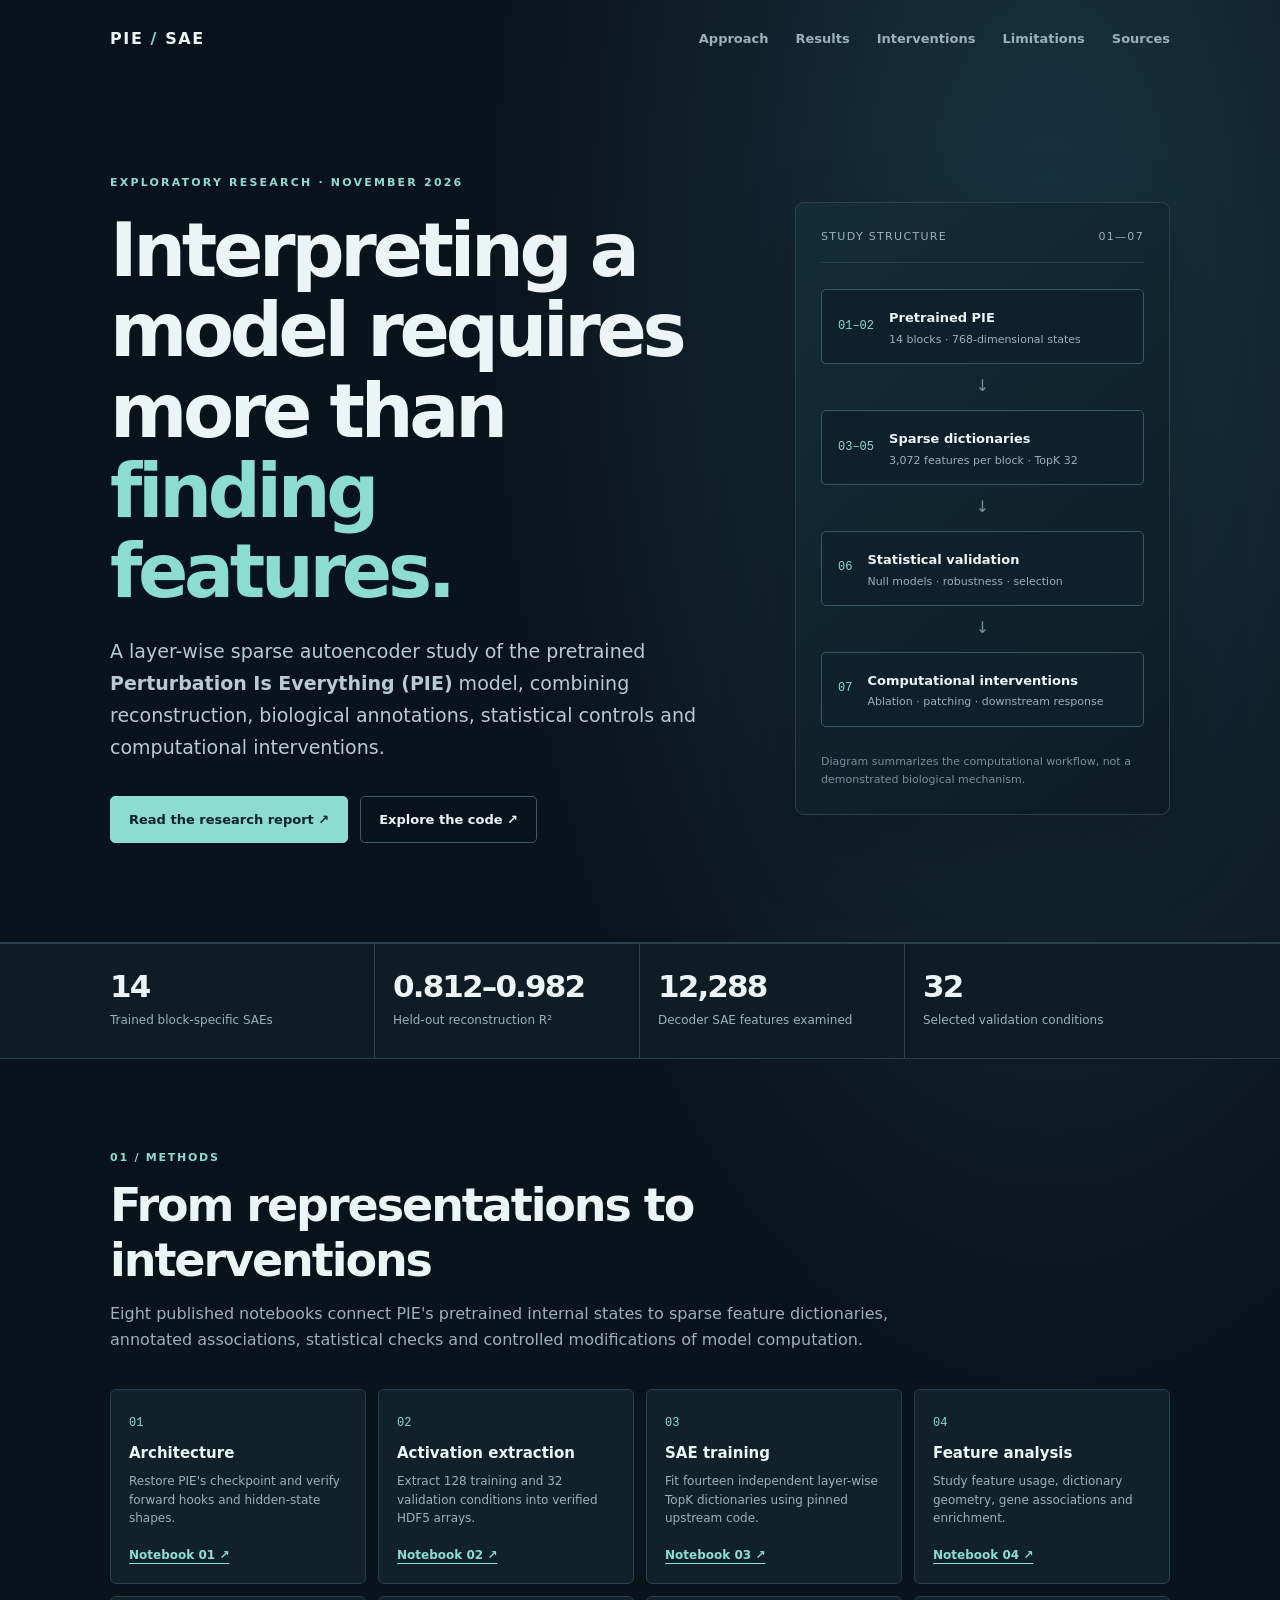
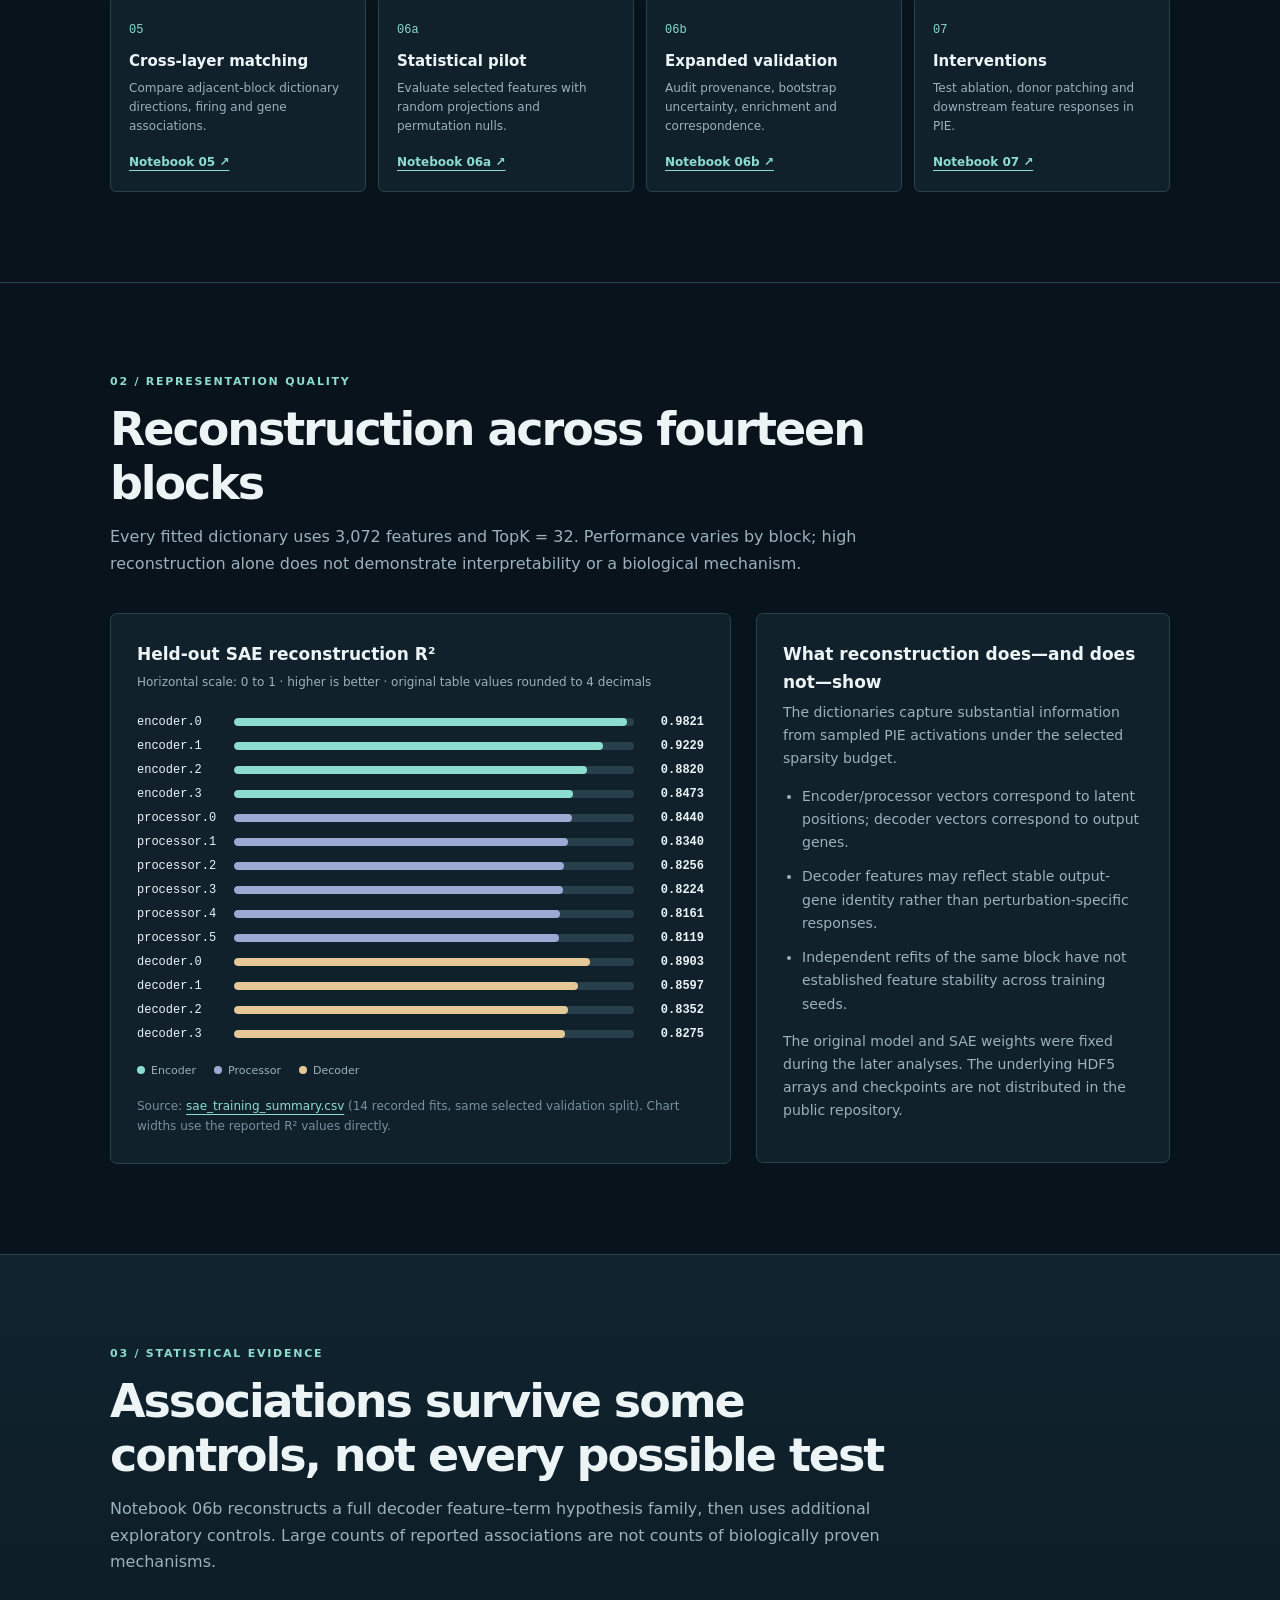
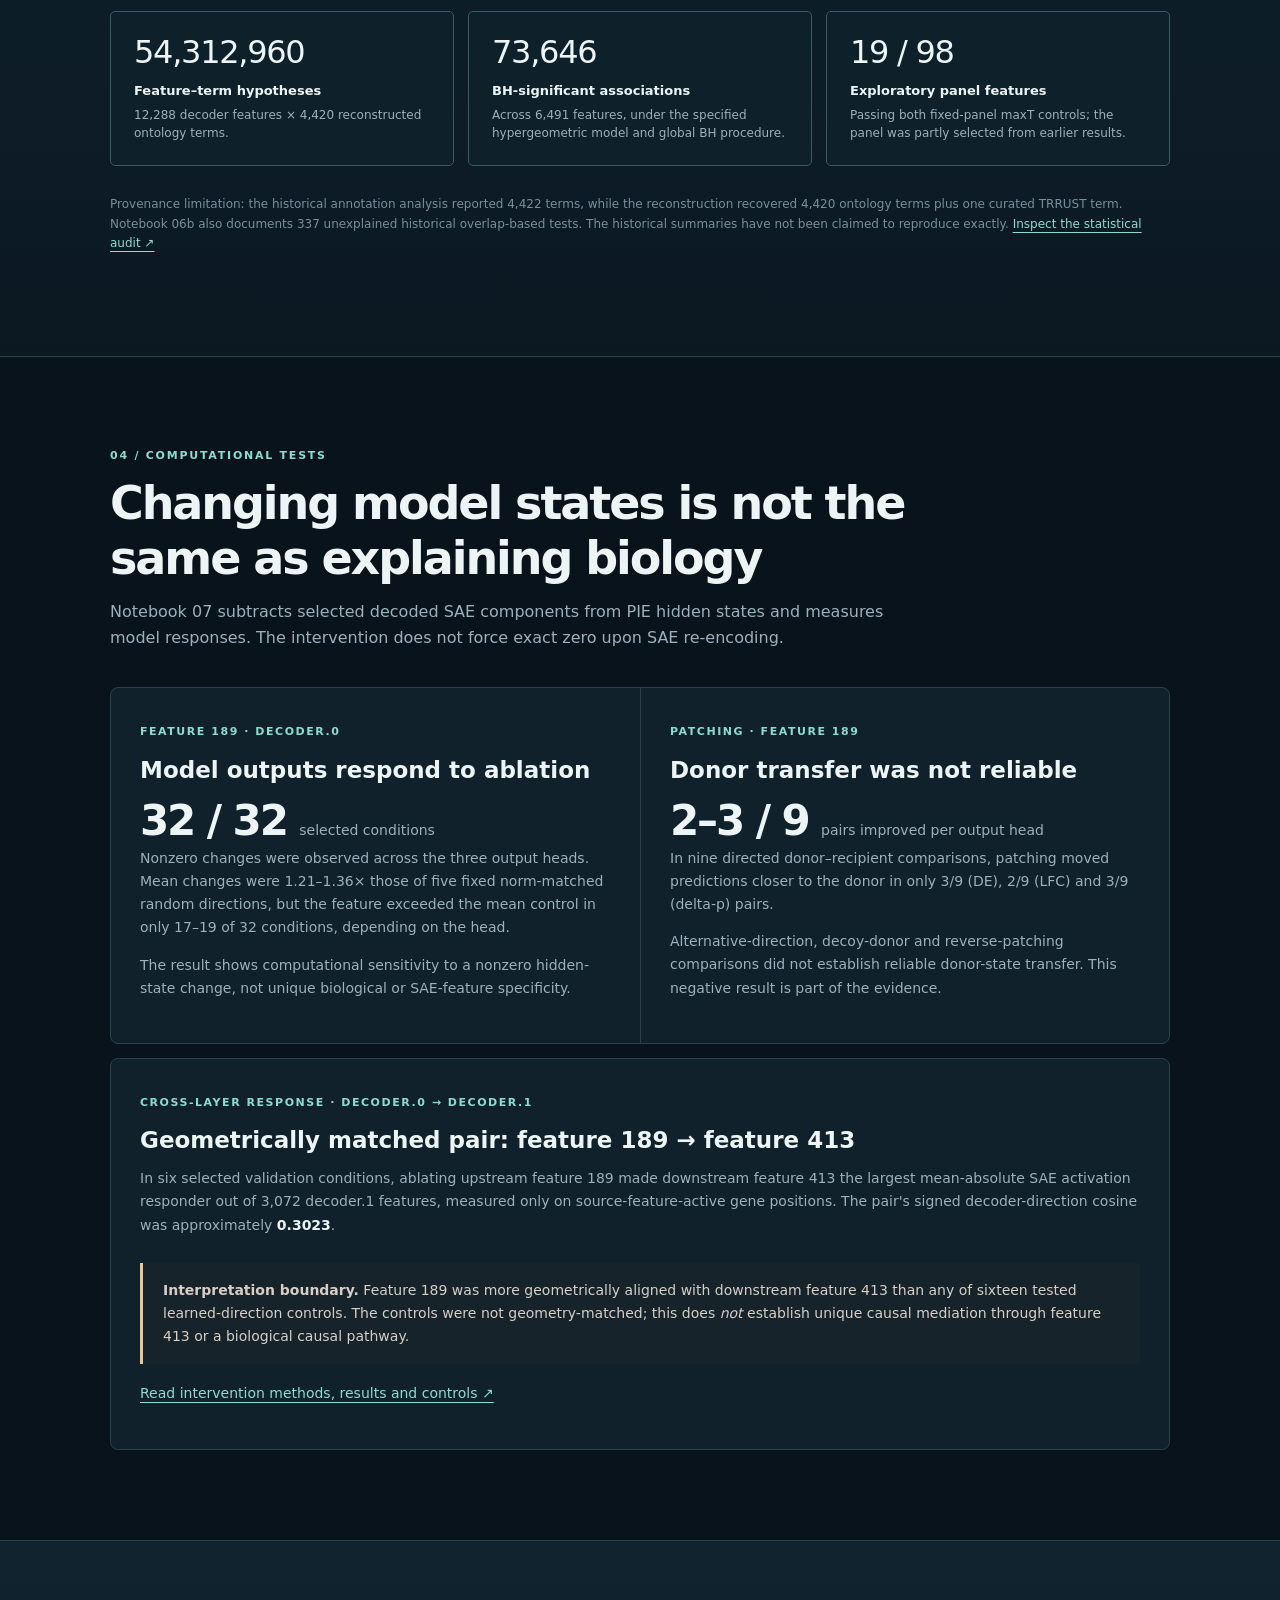
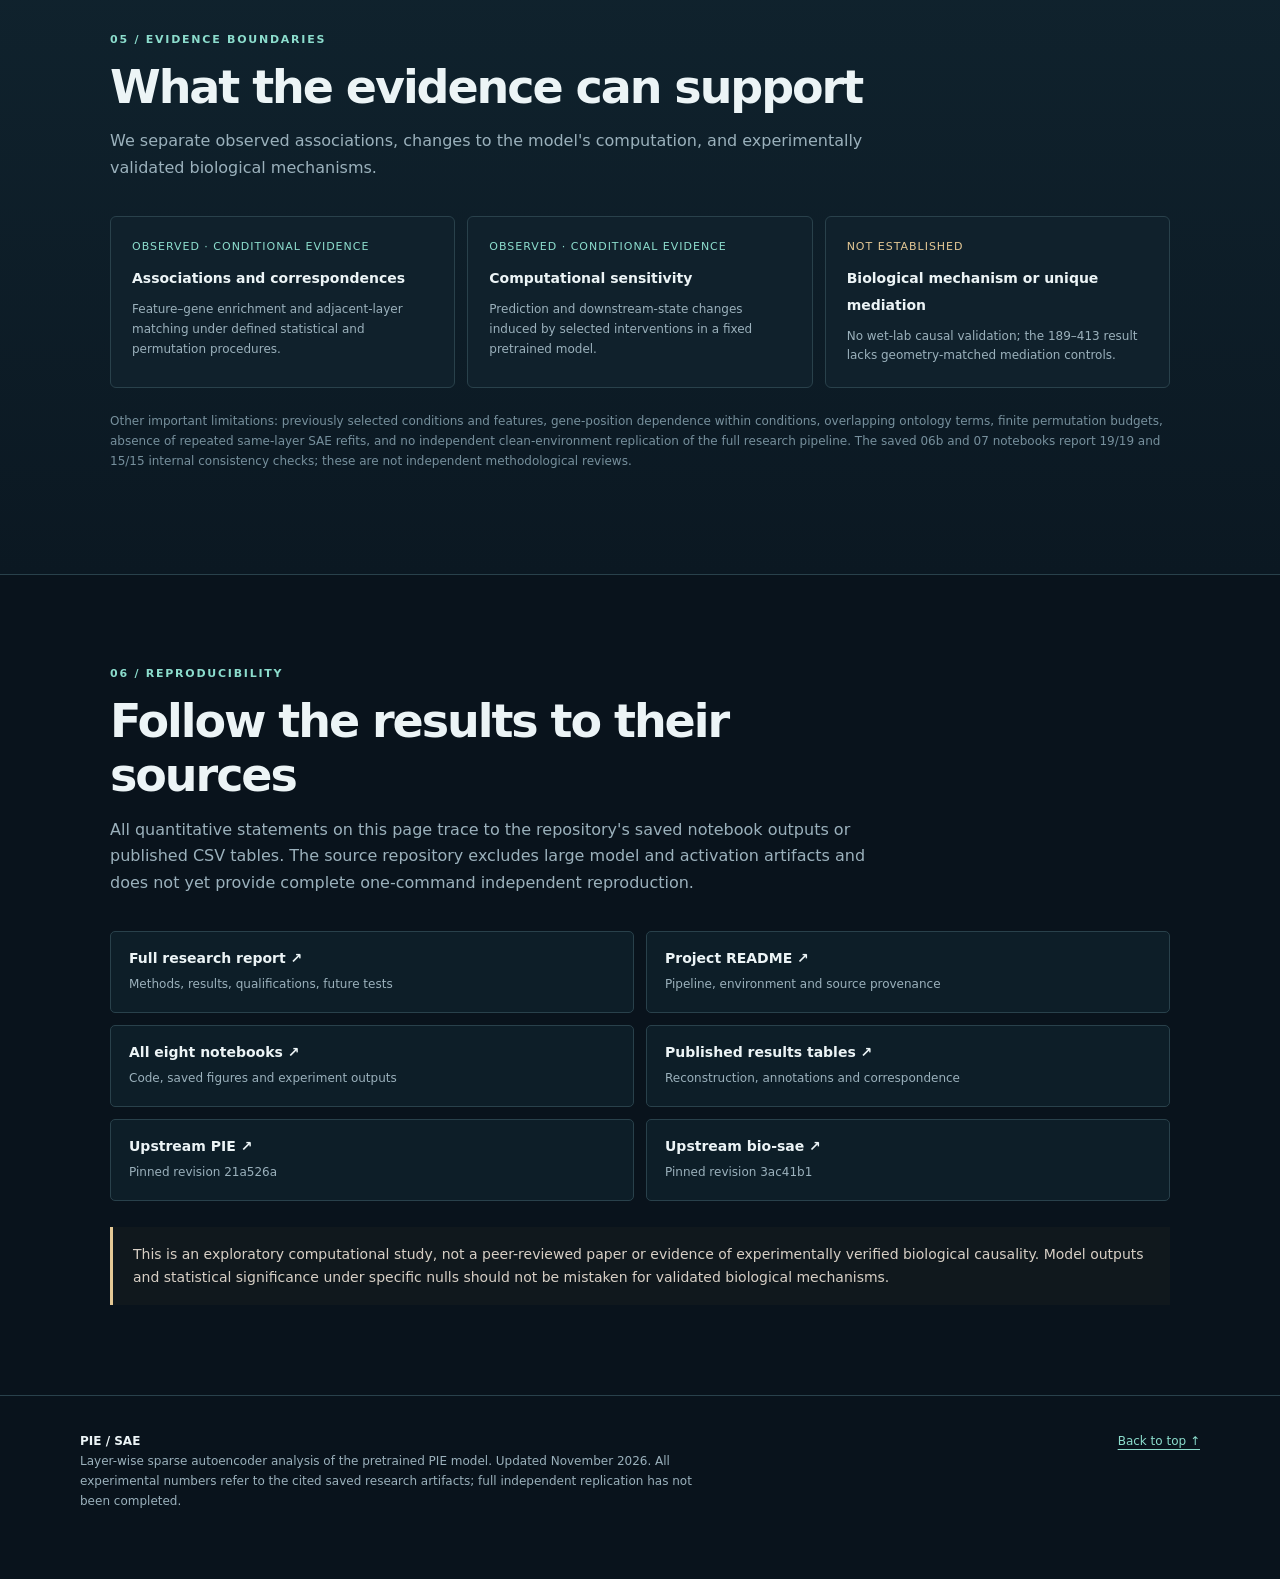
==== docs/index.html @ 0812a7c0 "Add PIE-SAE research website for GitHub Pages" ====
<!doctype html>
<html lang="en">
<head>
  <meta charset="utf-8">
  <meta name="viewport" content="width=device-width, initial-scale=1">
  <meta name="description" content="PIE-SAE: an exploratory research study of layer-wise sparse representations, statistical validation, and computational interventions in the PIE model.">
  <meta name="theme-color" content="#08131d">
  <title>PIE-SAE · Research Study</title>
  <style>
    :root{color-scheme:dark;--bg:#09131c;--surface:#10212c;--surface2:#142832;--ink:#ecf4f6;--muted:#9bb1bc;--soft:#77909d;--line:#29414b;--accent:#8cddcd;--warm:#e4c895;--edge:#385b67}
    *{box-sizing:border-box}html{scroll-behavior:smooth}body{margin:0;background:radial-gradient(ellipse 66% 27% at 82% 4%,#193341 0%,transparent 67%),var(--bg);color:var(--ink);font-family:"Segoe UI",Inter,system-ui,-apple-system,BlinkMacSystemFont,sans-serif;font-size:16px;line-height:1.66;-webkit-font-smoothing:antialiased}
    a{color:var(--accent);text-underline-offset:4px}a:hover{color:#c1fff1}a:focus-visible{outline:2px solid var(--accent);outline-offset:4px;border-radius:2px}
    .wrap{max-width:1120px;margin:auto;padding:0 30px}.masthead{position:relative;border-bottom:1px solid var(--line)}
    .nav{display:flex;justify-content:space-between;align-items:center;gap:20px;min-height:78px}
    .brand{font-weight:820;letter-spacing:.1em;font-size:16px;color:var(--ink);text-decoration:none}.brand em{font-style:normal;color:var(--accent)}
    .navlinks{display:flex;gap:27px;flex-wrap:wrap}.navlinks a{font-size:13px;color:var(--muted);text-decoration:none;font-weight:650}.navlinks a:hover{color:var(--ink)}
    .hero{padding:96px 0 99px;display:grid;grid-template-columns:minmax(0,1.25fr) minmax(245px,.75fr);align-items:center;gap:60px}
    .eyebrow{font-size:11px;font-weight:800;text-transform:uppercase;letter-spacing:.2em;color:var(--accent)}
    h1,h2,h3,p{margin-top:0}h1{font-size:clamp(43px,5.8vw,76px);line-height:1.08;letter-spacing:-.058em;font-weight:720;margin:19px 0 24px;max-width:820px}h1 span{color:var(--accent)}
    .lead{font-size:19px;line-height:1.68;color:#b8cbd2;max-width:665px}.buttonline{display:flex;flex-wrap:wrap;gap:12px;margin-top:32px}
    .action{display:inline-flex;align-items:center;justify-content:center;padding:12px 18px;border:1px solid var(--edge);border-radius:5px;text-decoration:none;font-weight:700;font-size:13px;color:var(--ink)}.action.main{background:var(--accent);border-color:var(--accent);color:#09222b}.action:hover{transform:translateY(-1px)}.action.main:hover{color:#09222b;background:#b9f6eb}
    .hero-art{border:1px solid var(--line);border-radius:9px;background:linear-gradient(140deg,#142c37,#0c1b25);padding:25px;box-shadow:0 30px 80px #0003}
    .figure-top{display:flex;align-items:center;justify-content:space-between;padding-bottom:16px;border-bottom:1px solid var(--line)}.figure-top span{font-size:11px;letter-spacing:.12em;text-transform:uppercase;color:var(--muted)}.diagram{display:grid;gap:14px;padding:26px 0}.flowblock{display:flex;align-items:center;gap:15px;padding:14px 16px;border:1px solid var(--edge);background:#0d202b;border-radius:5px}.flowblock .num{font-family:ui-monospace,SFMono-Regular,Consolas,monospace;font-size:12px;color:var(--accent)}.flowblock b{font-size:13px}.flowblock small{display:block;color:var(--muted);font-size:11px}.connector{text-align:center;height:18px;line-height:15px;color:var(--soft)}.figure-foot{color:var(--soft);font-size:11px;margin:0}
    .metrics{border-top:1px solid var(--line);border-bottom:1px solid var(--line);background:#0d1c25}.metric-grid{display:grid;grid-template-columns:repeat(4,1fr)}.metric{padding:24px 18px 26px;border-right:1px solid var(--line)}.metric:first-child{padding-left:0}.metric:last-child{border-right:0}.metric strong{display:block;font-size:31px;font-weight:650;letter-spacing:-.06em;line-height:1.2;font-variant-numeric:tabular-nums}.metric span{color:var(--muted);font-size:12px}
    section{scroll-margin-top:40px}.section{padding:90px 0;border-bottom:1px solid var(--line)}.section-head{margin-bottom:35px;max-width:795px}.section-head h2{font-size:clamp(30px,4vw,46px);line-height:1.18;letter-spacing:-.045em;margin:11px 0 14px}.section-head p{color:var(--muted);font-size:16px}.smallcaps{font-size:11px;font-weight:850;letter-spacing:.16em;text-transform:uppercase;color:var(--accent)}
    .pipeline{display:grid;grid-template-columns:repeat(4,1fr);gap:12px}.pipe{border:1px solid var(--line);border-radius:6px;padding:18px 18px 16px;background:var(--surface)}.pipe .index{color:var(--accent);font-family:ui-monospace,Consolas,monospace;font-size:12px}.pipe h3{font-size:15px;line-height:1.3;margin:10px 0 8px}.pipe p{color:var(--muted);font-size:12px;line-height:1.55;margin-bottom:13px}.pipe a{font-size:12px;font-weight:700}
    .analysis-grid{display:grid;grid-template-columns:1.2fr .8fr;gap:25px;align-items:start}
    .chartbox,.textpanel{border:1px solid var(--line);border-radius:7px;background:var(--surface);padding:26px}.chartbox h3,.textpanel h3{font-size:17px;margin-bottom:5px}.chartbox .subtitle{color:var(--muted);font-size:12px;margin-bottom:22px}.bar-row{display:grid;grid-template-columns:84px 1fr 57px;gap:13px;align-items:center;margin:10px 0;font-variant-numeric:tabular-nums}.bar-name,.bar-row strong{font:12px ui-monospace,SFMono-Regular,Consolas,monospace}.bar-row strong{text-align:right;font-weight:600}.bar-track{height:8px;background:#28404b;border-radius:30px;overflow:hidden}.bar-fill{display:block;height:100%;border-radius:30px;background:var(--accent)}.bar-fill.processor{background:#9ca9d2}.bar-fill.decoder{background:var(--warm)}.legend{display:flex;gap:18px;flex-wrap:wrap;margin-top:21px;color:var(--muted);font-size:11px}.dot{display:inline-block;height:8px;width:8px;border-radius:99px;margin-right:6px;background:var(--accent)}.dot.processor{background:#9ca9d2}.dot.decoder{background:var(--warm)}.note{color:var(--soft);font-size:12px;line-height:1.65}
    .list-quiet{padding-left:19px;color:var(--muted);font-size:14px}.list-quiet li{margin:11px 0}.textpanel p{font-size:14px;color:var(--muted)}.section-bleed{background:linear-gradient(180deg,#10232e,#0b1822)}
    .triad{display:grid;grid-template-columns:repeat(3,1fr);gap:14px;margin:29px 0}.stat-card{border:1px solid var(--edge);background:#0e202a;padding:23px;border-radius:5px}.stat-card .value{font-size:32px;letter-spacing:-.04em;line-height:1.1;font-variant-numeric:tabular-nums}.stat-card .lbl{display:block;margin:10px 0 4px;font-size:13px;font-weight:700}.stat-card .desc{color:var(--muted);font-size:12px;line-height:1.5;margin:0}
    .experiment{border:1px solid var(--line);background:var(--surface);border-radius:8px;display:grid;grid-template-columns:1fr 1fr;gap:0;overflow:hidden}.expcol{padding:29px}.expcol+.expcol{border-left:1px solid var(--line)}.expcol .kicker{font-size:11px;letter-spacing:.14em;text-transform:uppercase;color:var(--accent);font-weight:750}.expcol h3{font-size:23px;line-height:1.25;margin:12px 0}.expcol p{font-size:14px;color:var(--muted)}.expcol .figure{font-size:42px;font-weight:740;color:var(--ink);letter-spacing:-.05em;line-height:1.2}.expcol .figure small{font-size:14px;font-weight:400;letter-spacing:0;color:var(--muted)}
    .evidence{display:grid;grid-template-columns:repeat(3,1fr);gap:12px;margin-top:28px}.evidence-item{border:1px solid var(--line);padding:21px;border-radius:6px;background:var(--surface)}.evidence-item b{font-size:14px}.evidence-item p{font-size:12px;color:var(--muted);margin:8px 0 0}.evidence-item .sign{font-size:11px;display:block;letter-spacing:.09em;text-transform:uppercase;color:var(--accent);margin-bottom:9px}.evidence-item.uncertain .sign{color:var(--warm)}
    .caution{border-left:3px solid var(--warm);padding:16px 20px;background:#302d2633;color:#d7cfc5;font-size:14px;margin-top:26px}.source-list{display:grid;grid-template-columns:repeat(2,1fr);gap:12px}.source-list a{display:block;border:1px solid var(--line);border-radius:5px;padding:15px 18px;text-decoration:none;background:#0d1e28}.source-list a:hover{border-color:var(--accent)}.source-list b{color:var(--ink);display:block;font-size:14px}.source-list small{font-size:12px;color:var(--muted)}.footer{padding:36px 0 55px;display:flex;align-items:flex-start;justify-content:space-between;gap:25px}.footer p{color:var(--muted);font-size:12px;max-width:620px}.footer a{font-size:12px}
    @media(max-width:900px){.hero{grid-template-columns:1fr;gap:25px;padding:62px 0}.hero-art{max-width:460px}.pipeline{grid-template-columns:repeat(2,1fr)}.analysis-grid{grid-template-columns:1fr}.navlinks{gap:14px}.evidence{grid-template-columns:1fr 1fr}}
    @media(max-width:590px){.wrap{padding:0 18px}.nav{align-items:flex-start;flex-direction:column;padding:18px 0;gap:12px;min-height:0}.navlinks{gap:15px}.navlinks a{font-size:12px}.hero{padding:51px 0 58px}.lead{font-size:16px}.hero-art{padding:18px}.metric-grid{grid-template-columns:repeat(2,1fr)}.metric{padding:18px 12px;border-bottom:1px solid var(--line)}.metric:nth-child(2){border-right:0}.metric:nth-child(n+3){border-bottom:0}.metric:nth-child(3){padding-left:0}.metric strong{font-size:27px}.section{padding:60px 0}.pipeline,.triad,.experiment,.evidence,.source-list{grid-template-columns:1fr}.expcol+.expcol{border-left:0;border-top:1px solid var(--line)}.bar-row{grid-template-columns:74px 1fr 51px;gap:8px}.bar-name,.bar-row strong{font-size:11px}.chartbox,.textpanel{padding:17px}.footer{flex-direction:column}}
    @media(prefers-reduced-motion:reduce){html{scroll-behavior:auto}.action:hover{transform:none}}
  </style>
</head>
<body>
  <header class="masthead" id="top">
    <div class="wrap">
      <nav class="nav" aria-label="Main navigation">
        <a class="brand" href="#top">PIE<em> / </em>SAE</a>
        <div class="navlinks">
          <a href="#approach">Approach</a><a href="#reconstruction">Results</a><a href="#interventions">Interventions</a><a href="#limitations">Limitations</a><a href="#sources">Sources</a>
        </div>
      </nav>
      <div class="hero">
        <div>
          <div class="eyebrow">Exploratory research · November 2026</div>
          <h1>Interpreting a model requires more than <span>finding features.</span></h1>
          <p class="lead">A layer-wise sparse autoencoder study of the pretrained <strong>Perturbation Is Everything (PIE)</strong> model, combining reconstruction, biological annotations, statistical controls and computational interventions.</p>
          <div class="buttonline">
            <a class="action main" href="https://github.com/vs-dx/pie-sae/blob/main/reports/Research_Report.md">Read the research report ↗</a>
            <a class="action" href="https://github.com/vs-dx/pie-sae">Explore the code ↗</a>
          </div>
        </div>
        <aside class="hero-art" aria-label="Simplified analysis pipeline">
          <div class="figure-top"><span>Study structure</span><span>01—07</span></div>
          <div class="diagram">
            <div class="flowblock"><span class="num">01–02</span><div><b>Pretrained PIE</b><small>14 blocks · 768-dimensional states</small></div></div>
            <div class="connector" aria-hidden="true">↓</div>
            <div class="flowblock"><span class="num">03–05</span><div><b>Sparse dictionaries</b><small>3,072 features per block · TopK 32</small></div></div>
            <div class="connector" aria-hidden="true">↓</div>
            <div class="flowblock"><span class="num">06</span><div><b>Statistical validation</b><small>Null models · robustness · selection</small></div></div>
            <div class="connector" aria-hidden="true">↓</div>
            <div class="flowblock"><span class="num">07</span><div><b>Computational interventions</b><small>Ablation · patching · downstream response</small></div></div>
          </div>
          <p class="figure-foot">Diagram summarizes the computational workflow, not a demonstrated biological mechanism.</p>
        </aside>
      </div>
    </div>
  </header>

  <div class="metrics">
    <div class="wrap metric-grid">
      <div class="metric"><strong>14</strong><span>Trained block-specific SAEs</span></div>
      <div class="metric"><strong>0.812–0.982</strong><span>Held-out reconstruction R²</span></div>
      <div class="metric"><strong>12,288</strong><span>Decoder SAE features examined</span></div>
      <div class="metric"><strong>32</strong><span>Selected validation conditions</span></div>
    </div>
  </div>

  <main>
    <section class="section" id="approach"><div class="wrap">
      <div class="section-head"><div class="smallcaps">01 / Methods</div><h2>From representations to interventions</h2><p>Eight published notebooks connect PIE's pretrained internal states to sparse feature dictionaries, annotated associations, statistical checks and controlled modifications of model computation.</p></div>
      <div class="pipeline">
        <article class="pipe"><span class="index">01</span><h3>Architecture</h3><p>Restore PIE's checkpoint and verify forward hooks and hidden-state shapes.</p><a href="https://github.com/vs-dx/pie-sae/blob/main/notebooks/01_pie_architecture.ipynb">Notebook 01 ↗</a></article>
        <article class="pipe"><span class="index">02</span><h3>Activation extraction</h3><p>Extract 128 training and 32 validation conditions into verified HDF5 arrays.</p><a href="https://github.com/vs-dx/pie-sae/blob/main/notebooks/02_extract_activations.ipynb">Notebook 02 ↗</a></article>
        <article class="pipe"><span class="index">03</span><h3>SAE training</h3><p>Fit fourteen independent layer-wise TopK dictionaries using pinned upstream code.</p><a href="https://github.com/vs-dx/pie-sae/blob/main/notebooks/03_train_layerwise_sae.ipynb">Notebook 03 ↗</a></article>
        <article class="pipe"><span class="index">04</span><h3>Feature analysis</h3><p>Study feature usage, dictionary geometry, gene associations and enrichment.</p><a href="https://github.com/vs-dx/pie-sae/blob/main/notebooks/04_sae_feature_analysis.ipynb">Notebook 04 ↗</a></article>
        <article class="pipe"><span class="index">05</span><h3>Cross-layer matching</h3><p>Compare adjacent-block dictionary directions, firing and gene associations.</p><a href="https://github.com/vs-dx/pie-sae/blob/main/notebooks/05_cross_layer_analysis.ipynb">Notebook 05 ↗</a></article>
        <article class="pipe"><span class="index">06a</span><h3>Statistical pilot</h3><p>Evaluate selected features with random projections and permutation nulls.</p><a href="https://github.com/vs-dx/pie-sae/blob/main/notebooks/06a_statistical_significance.ipynb">Notebook 06a ↗</a></article>
        <article class="pipe"><span class="index">06b</span><h3>Expanded validation</h3><p>Audit provenance, bootstrap uncertainty, enrichment and correspondence.</p><a href="https://github.com/vs-dx/pie-sae/blob/main/notebooks/06b_full_statistical_validation.ipynb">Notebook 06b ↗</a></article>
        <article class="pipe"><span class="index">07</span><h3>Interventions</h3><p>Test ablation, donor patching and downstream feature responses in PIE.</p><a href="https://github.com/vs-dx/pie-sae/blob/main/notebooks/07_causal_validation.ipynb">Notebook 07 ↗</a></article>
      </div>
    </div></section>

    <section class="section" id="reconstruction"><div class="wrap">
      <div class="section-head"><div class="smallcaps">02 / Representation quality</div><h2>Reconstruction across fourteen blocks</h2><p>Every fitted dictionary uses 3,072 features and TopK = 32. Performance varies by block; high reconstruction alone does not demonstrate interpretability or a biological mechanism.</p></div>
      <div class="analysis-grid">
        <figure class="chartbox" style="margin:0">
          <h3>Held-out SAE reconstruction R²</h3>
          <p class="subtitle">Horizontal scale: 0 to 1 · higher is better · original table values rounded to 4 decimals</p>
          <div class="bar-row"><span class="bar-name">encoder.0</span><div class="bar-track" aria-label="encoder.0 validation R-squared 0.9821"><span class="bar-fill encoder" style="width:98.209%"></span></div><strong>0.9821</strong></div>
<div class="bar-row"><span class="bar-name">encoder.1</span><div class="bar-track" aria-label="encoder.1 validation R-squared 0.9229"><span class="bar-fill encoder" style="width:92.290%"></span></div><strong>0.9229</strong></div>
<div class="bar-row"><span class="bar-name">encoder.2</span><div class="bar-track" aria-label="encoder.2 validation R-squared 0.8820"><span class="bar-fill encoder" style="width:88.200%"></span></div><strong>0.8820</strong></div>
<div class="bar-row"><span class="bar-name">encoder.3</span><div class="bar-track" aria-label="encoder.3 validation R-squared 0.8473"><span class="bar-fill encoder" style="width:84.728%"></span></div><strong>0.8473</strong></div>
<div class="bar-row"><span class="bar-name">processor.0</span><div class="bar-track" aria-label="processor.0 validation R-squared 0.8440"><span class="bar-fill processor" style="width:84.400%"></span></div><strong>0.8440</strong></div>
<div class="bar-row"><span class="bar-name">processor.1</span><div class="bar-track" aria-label="processor.1 validation R-squared 0.8340"><span class="bar-fill processor" style="width:83.404%"></span></div><strong>0.8340</strong></div>
<div class="bar-row"><span class="bar-name">processor.2</span><div class="bar-track" aria-label="processor.2 validation R-squared 0.8256"><span class="bar-fill processor" style="width:82.563%"></span></div><strong>0.8256</strong></div>
<div class="bar-row"><span class="bar-name">processor.3</span><div class="bar-track" aria-label="processor.3 validation R-squared 0.8224"><span class="bar-fill processor" style="width:82.236%"></span></div><strong>0.8224</strong></div>
<div class="bar-row"><span class="bar-name">processor.4</span><div class="bar-track" aria-label="processor.4 validation R-squared 0.8161"><span class="bar-fill processor" style="width:81.612%"></span></div><strong>0.8161</strong></div>
<div class="bar-row"><span class="bar-name">processor.5</span><div class="bar-track" aria-label="processor.5 validation R-squared 0.8119"><span class="bar-fill processor" style="width:81.194%"></span></div><strong>0.8119</strong></div>
<div class="bar-row"><span class="bar-name">decoder.0</span><div class="bar-track" aria-label="decoder.0 validation R-squared 0.8903"><span class="bar-fill decoder" style="width:89.029%"></span></div><strong>0.8903</strong></div>
<div class="bar-row"><span class="bar-name">decoder.1</span><div class="bar-track" aria-label="decoder.1 validation R-squared 0.8597"><span class="bar-fill decoder" style="width:85.968%"></span></div><strong>0.8597</strong></div>
<div class="bar-row"><span class="bar-name">decoder.2</span><div class="bar-track" aria-label="decoder.2 validation R-squared 0.8352"><span class="bar-fill decoder" style="width:83.522%"></span></div><strong>0.8352</strong></div>
<div class="bar-row"><span class="bar-name">decoder.3</span><div class="bar-track" aria-label="decoder.3 validation R-squared 0.8275"><span class="bar-fill decoder" style="width:82.751%"></span></div><strong>0.8275</strong></div>
          <div class="legend"><span><i class="dot"></i>Encoder</span><span><i class="dot processor"></i>Processor</span><span><i class="dot decoder"></i>Decoder</span></div>
          <figcaption class="note" style="margin-top:17px">Source: <a href="https://github.com/vs-dx/pie-sae/blob/main/reports/tables/sae_training_summary.csv">sae_training_summary.csv</a> (14 recorded fits, same selected validation split). Chart widths use the reported R² values directly.</figcaption>
        </figure>
        <aside class="textpanel">
          <h3>What reconstruction does—and does not—show</h3>
          <p>The dictionaries capture substantial information from sampled PIE activations under the selected sparsity budget.</p>
          <ul class="list-quiet"><li>Encoder/processor vectors correspond to latent positions; decoder vectors correspond to output genes.</li><li>Decoder features may reflect stable output-gene identity rather than perturbation-specific responses.</li><li>Independent refits of the same block have not established feature stability across training seeds.</li></ul>
          <p class="note">The original model and SAE weights were fixed during the later analyses. The underlying HDF5 arrays and checkpoints are not distributed in the public repository.</p>
        </aside>
      </div>
    </div></section>

    <section class="section section-bleed" id="statistics"><div class="wrap">
      <div class="section-head"><div class="smallcaps">03 / Statistical evidence</div><h2>Associations survive some controls, not every possible test</h2><p>Notebook 06b reconstructs a full decoder feature–term hypothesis family, then uses additional exploratory controls. Large counts of reported associations are not counts of biologically proven mechanisms.</p></div>
      <div class="triad">
        <div class="stat-card"><div class="value">54,312,960</div><span class="lbl">Feature–term hypotheses</span><p class="desc">12,288 decoder features × 4,420 reconstructed ontology terms.</p></div>
        <div class="stat-card"><div class="value">73,646</div><span class="lbl">BH-significant associations</span><p class="desc">Across 6,491 features, under the specified hypergeometric model and global BH procedure.</p></div>
        <div class="stat-card"><div class="value">19 / 98</div><span class="lbl">Exploratory panel features</span><p class="desc">Passing both fixed-panel maxT controls; the panel was partly selected from earlier results.</p></div>
      </div>
      <p class="note">Provenance limitation: the historical annotation analysis reported 4,422 terms, while the reconstruction recovered 4,420 ontology terms plus one curated TRRUST term. Notebook 06b also documents 337 unexplained historical overlap-based tests. The historical summaries have not been claimed to reproduce exactly. <a href="https://github.com/vs-dx/pie-sae/blob/main/notebooks/06b_full_statistical_validation.ipynb">Inspect the statistical audit ↗</a></p>
    </div></section>

    <section class="section" id="interventions"><div class="wrap">
      <div class="section-head"><div class="smallcaps">04 / Computational tests</div><h2>Changing model states is not the same as explaining biology</h2><p>Notebook 07 subtracts selected decoded SAE components from PIE hidden states and measures model responses. The intervention does not force exact zero upon SAE re-encoding.</p></div>
      <div class="experiment">
        <div class="expcol">
          <span class="kicker">Feature 189 · decoder.0</span>
          <h3>Model outputs respond to ablation</h3>
          <div class="figure">32 / 32 <small>selected conditions</small></div>
          <p>Nonzero changes were observed across the three output heads. Mean changes were 1.21–1.36× those of five fixed norm-matched random directions, but the feature exceeded the mean control in only 17–19 of 32 conditions, depending on the head.</p>
          <p class="note">The result shows computational sensitivity to a nonzero hidden-state change, not unique biological or SAE-feature specificity.</p>
        </div>
        <div class="expcol">
          <span class="kicker">Patching · feature 189</span>
          <h3>Donor transfer was not reliable</h3>
          <div class="figure">2–3 / 9 <small>pairs improved per output head</small></div>
          <p>In nine directed donor–recipient comparisons, patching moved predictions closer to the donor in only 3/9 (DE), 2/9 (LFC) and 3/9 (delta-p) pairs.</p>
          <p class="note">Alternative-direction, decoy-donor and reverse-patching comparisons did not establish reliable donor-state transfer. This negative result is part of the evidence.</p>
        </div>
      </div>
      <div class="experiment" style="margin-top:14px;grid-template-columns:1fr">
        <div class="expcol">
          <span class="kicker">Cross-layer response · decoder.0 → decoder.1</span>
          <h3>Geometrically matched pair: feature 189 → feature 413</h3>
          <p>In six selected validation conditions, ablating upstream feature 189 made downstream feature 413 the largest mean-absolute SAE activation responder out of 3,072 decoder.1 features, measured only on source-feature-active gene positions. The pair's signed decoder-direction cosine was approximately <strong style="color:var(--ink)">0.3023</strong>.</p>
          <div class="caution"><strong>Interpretation boundary.</strong> Feature 189 was more geometrically aligned with downstream feature 413 than any of sixteen tested learned-direction controls. The controls were not geometry-matched; this does <em>not</em> establish unique causal mediation through feature 413 or a biological causal pathway.</div>
          <p class="note" style="margin-top:18px"><a href="https://github.com/vs-dx/pie-sae/blob/main/notebooks/07_causal_validation.ipynb">Read intervention methods, results and controls ↗</a></p>
        </div>
      </div>
    </div></section>

    <section class="section section-bleed" id="limitations"><div class="wrap">
      <div class="section-head"><div class="smallcaps">05 / Evidence boundaries</div><h2>What the evidence can support</h2><p>We separate observed associations, changes to the model's computation, and experimentally validated biological mechanisms.</p></div>
      <div class="evidence">
        <div class="evidence-item"><span class="sign">Observed · conditional evidence</span><b>Associations and correspondences</b><p>Feature–gene enrichment and adjacent-layer matching under defined statistical and permutation procedures.</p></div>
        <div class="evidence-item"><span class="sign">Observed · conditional evidence</span><b>Computational sensitivity</b><p>Prediction and downstream-state changes induced by selected interventions in a fixed pretrained model.</p></div>
        <div class="evidence-item uncertain"><span class="sign">Not established</span><b>Biological mechanism or unique mediation</b><p>No wet-lab causal validation; the 189–413 result lacks geometry-matched mediation controls.</p></div>
      </div>
      <p class="note" style="margin-top:24px">Other important limitations: previously selected conditions and features, gene-position dependence within conditions, overlapping ontology terms, finite permutation budgets, absence of repeated same-layer SAE refits, and no independent clean-environment replication of the full research pipeline. The saved 06b and 07 notebooks report 19/19 and 15/15 internal consistency checks; these are not independent methodological reviews.</p>
    </div></section>

    <section class="section" id="sources"><div class="wrap">
      <div class="section-head"><div class="smallcaps">06 / Reproducibility</div><h2>Follow the results to their sources</h2><p>All quantitative statements on this page trace to the repository's saved notebook outputs or published CSV tables. The source repository excludes large model and activation artifacts and does not yet provide complete one-command independent reproduction.</p></div>
      <div class="source-list">
        <a href="https://github.com/vs-dx/pie-sae/blob/main/reports/Research_Report.md"><b>Full research report ↗</b><small>Methods, results, qualifications, future tests</small></a>
        <a href="https://github.com/vs-dx/pie-sae/blob/main/README.md"><b>Project README ↗</b><small>Pipeline, environment and source provenance</small></a>
        <a href="https://github.com/vs-dx/pie-sae/tree/main/notebooks"><b>All eight notebooks ↗</b><small>Code, saved figures and experiment outputs</small></a>
        <a href="https://github.com/vs-dx/pie-sae/tree/main/reports/tables"><b>Published results tables ↗</b><small>Reconstruction, annotations and correspondence</small></a>
        <a href="https://github.com/ArcInstitute/pie"><b>Upstream PIE ↗</b><small>Pinned revision 21a526a</small></a>
        <a href="https://github.com/Biodyn-AI/bio-sae"><b>Upstream bio-sae ↗</b><small>Pinned revision 3ac41b1</small></a>
      </div>
      <div class="caution">This is an exploratory computational study, not a peer-reviewed paper or evidence of experimentally verified biological causality. Model outputs and statistical significance under specific nulls should not be mistaken for validated biological mechanisms.</div>
    </div></section>
  </main>
  <footer class="wrap footer">
    <p><strong style="color:var(--ink)">PIE / SAE</strong><br>Layer-wise sparse autoencoder analysis of the pretrained PIE model. Updated November 2026. All experimental numbers refer to the cited saved research artifacts; full independent replication has not been completed.</p>
    <a href="#top">Back to top ↑</a>
  </footer>
</body>
</html>
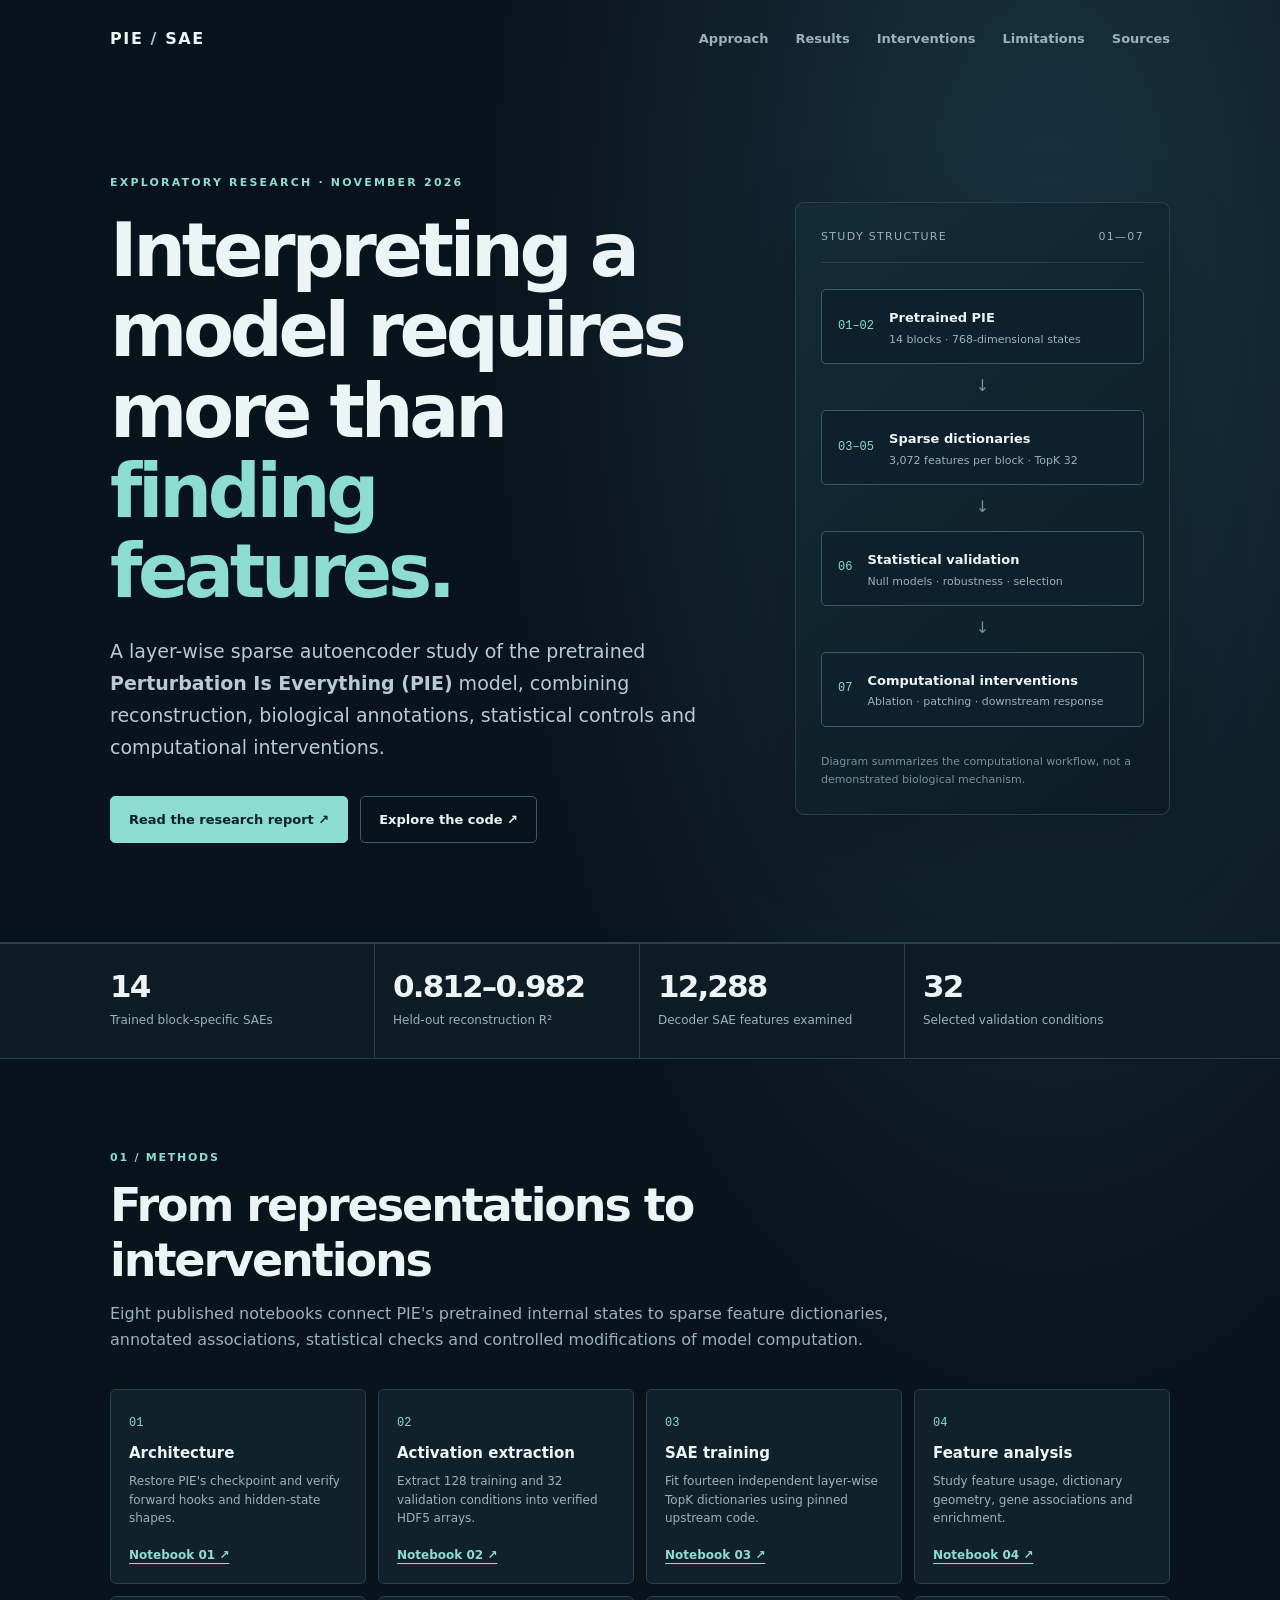
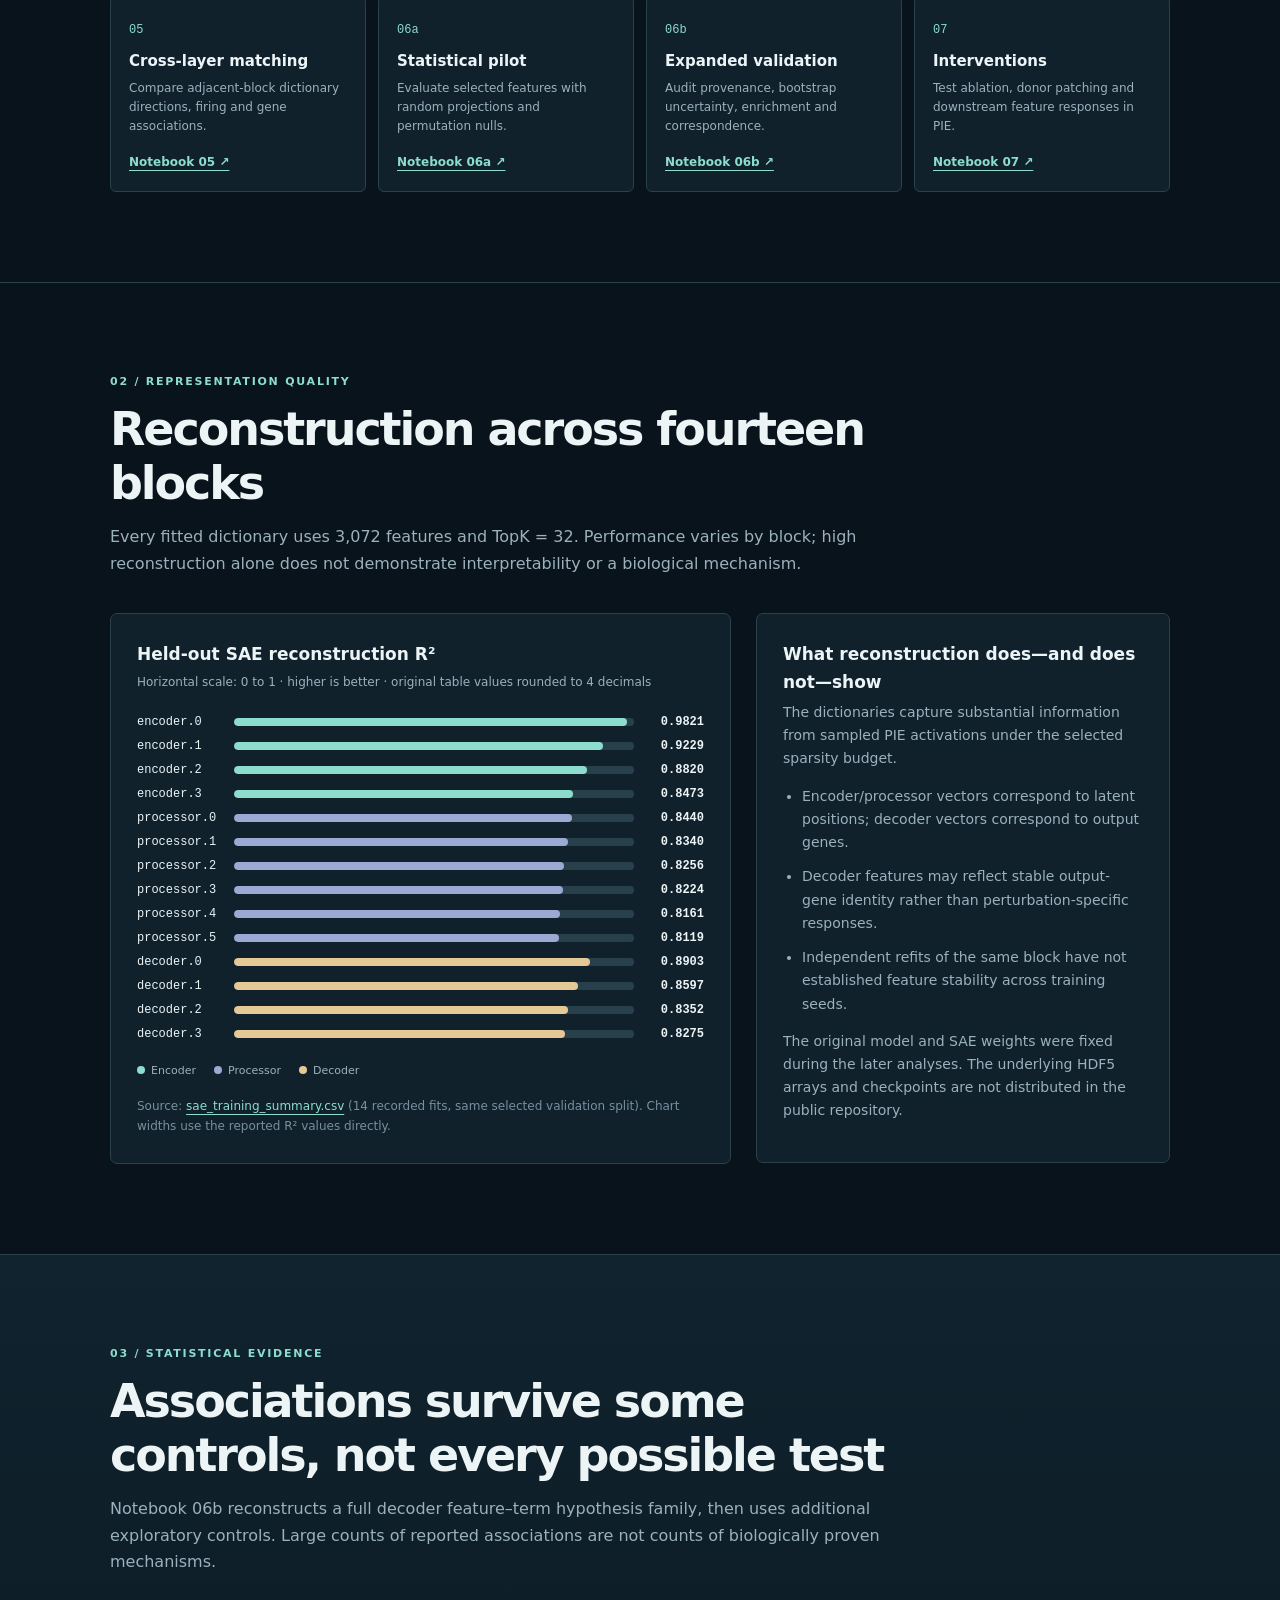
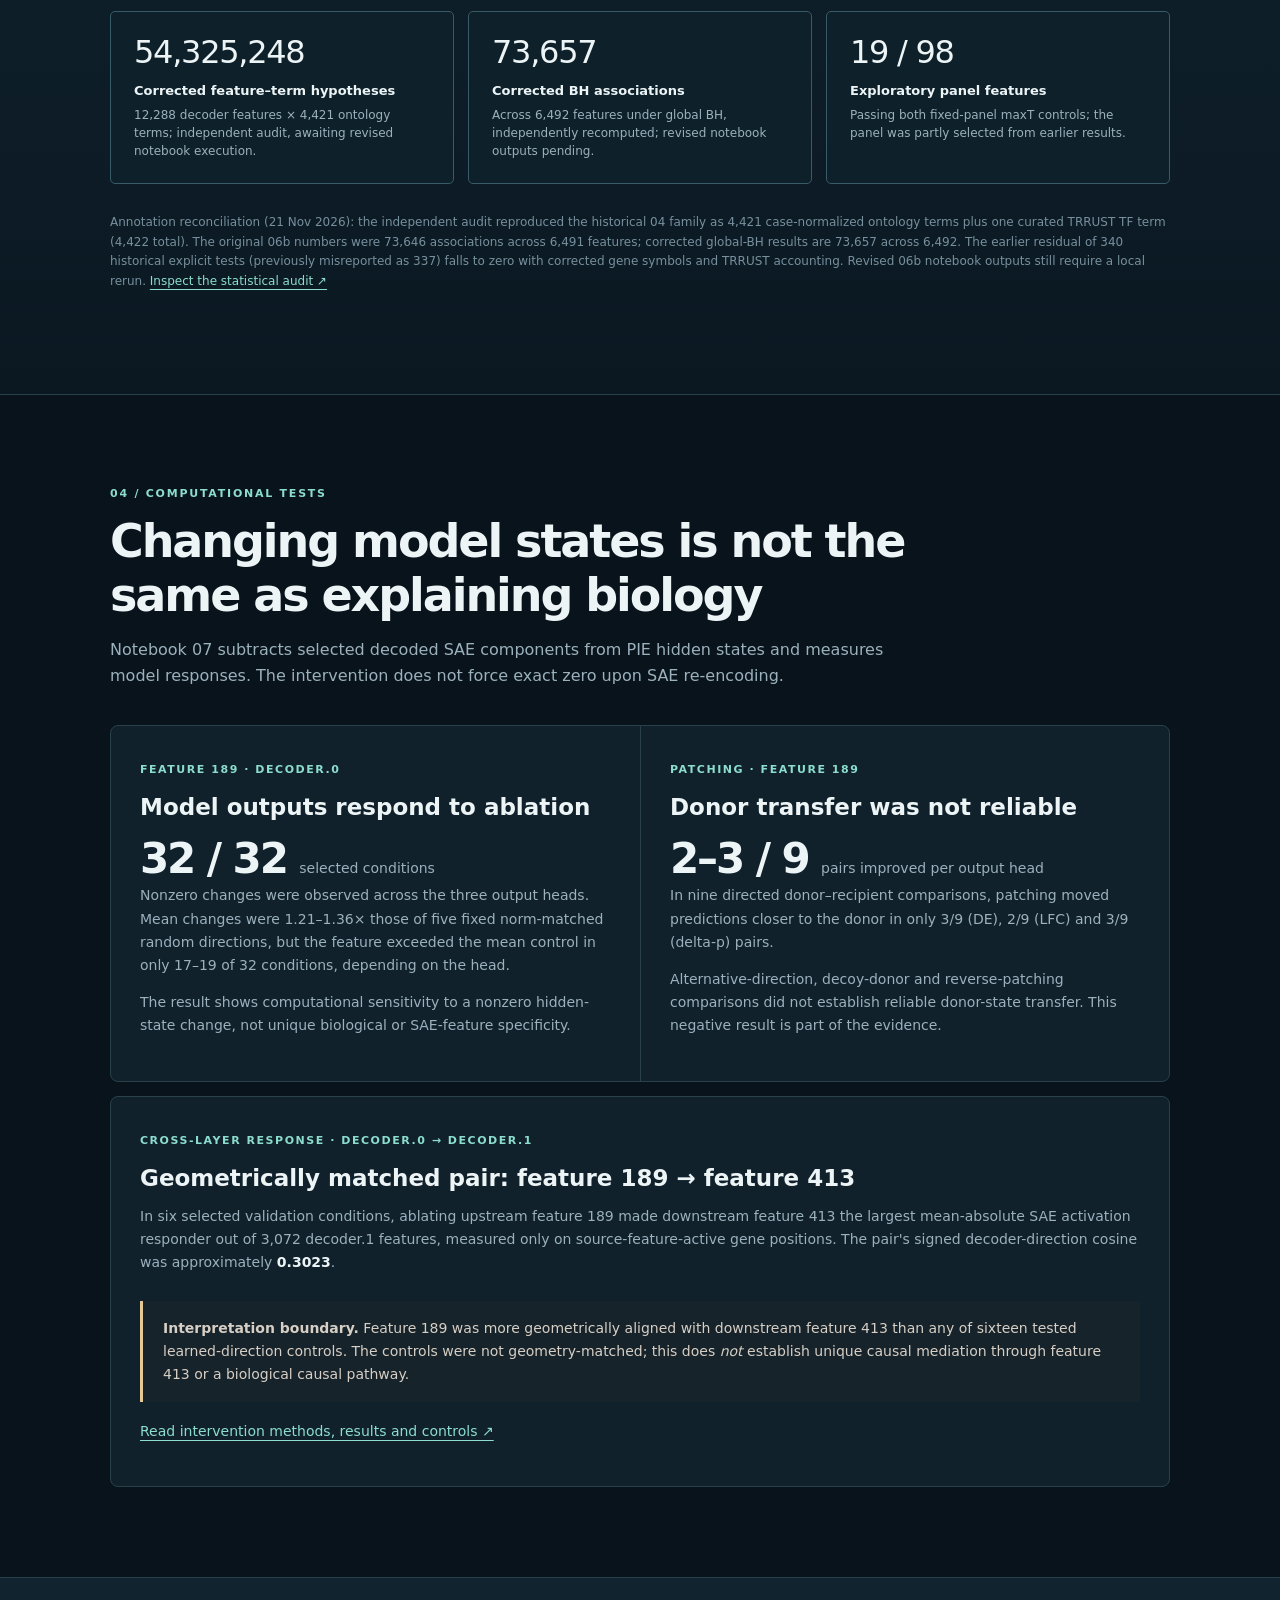
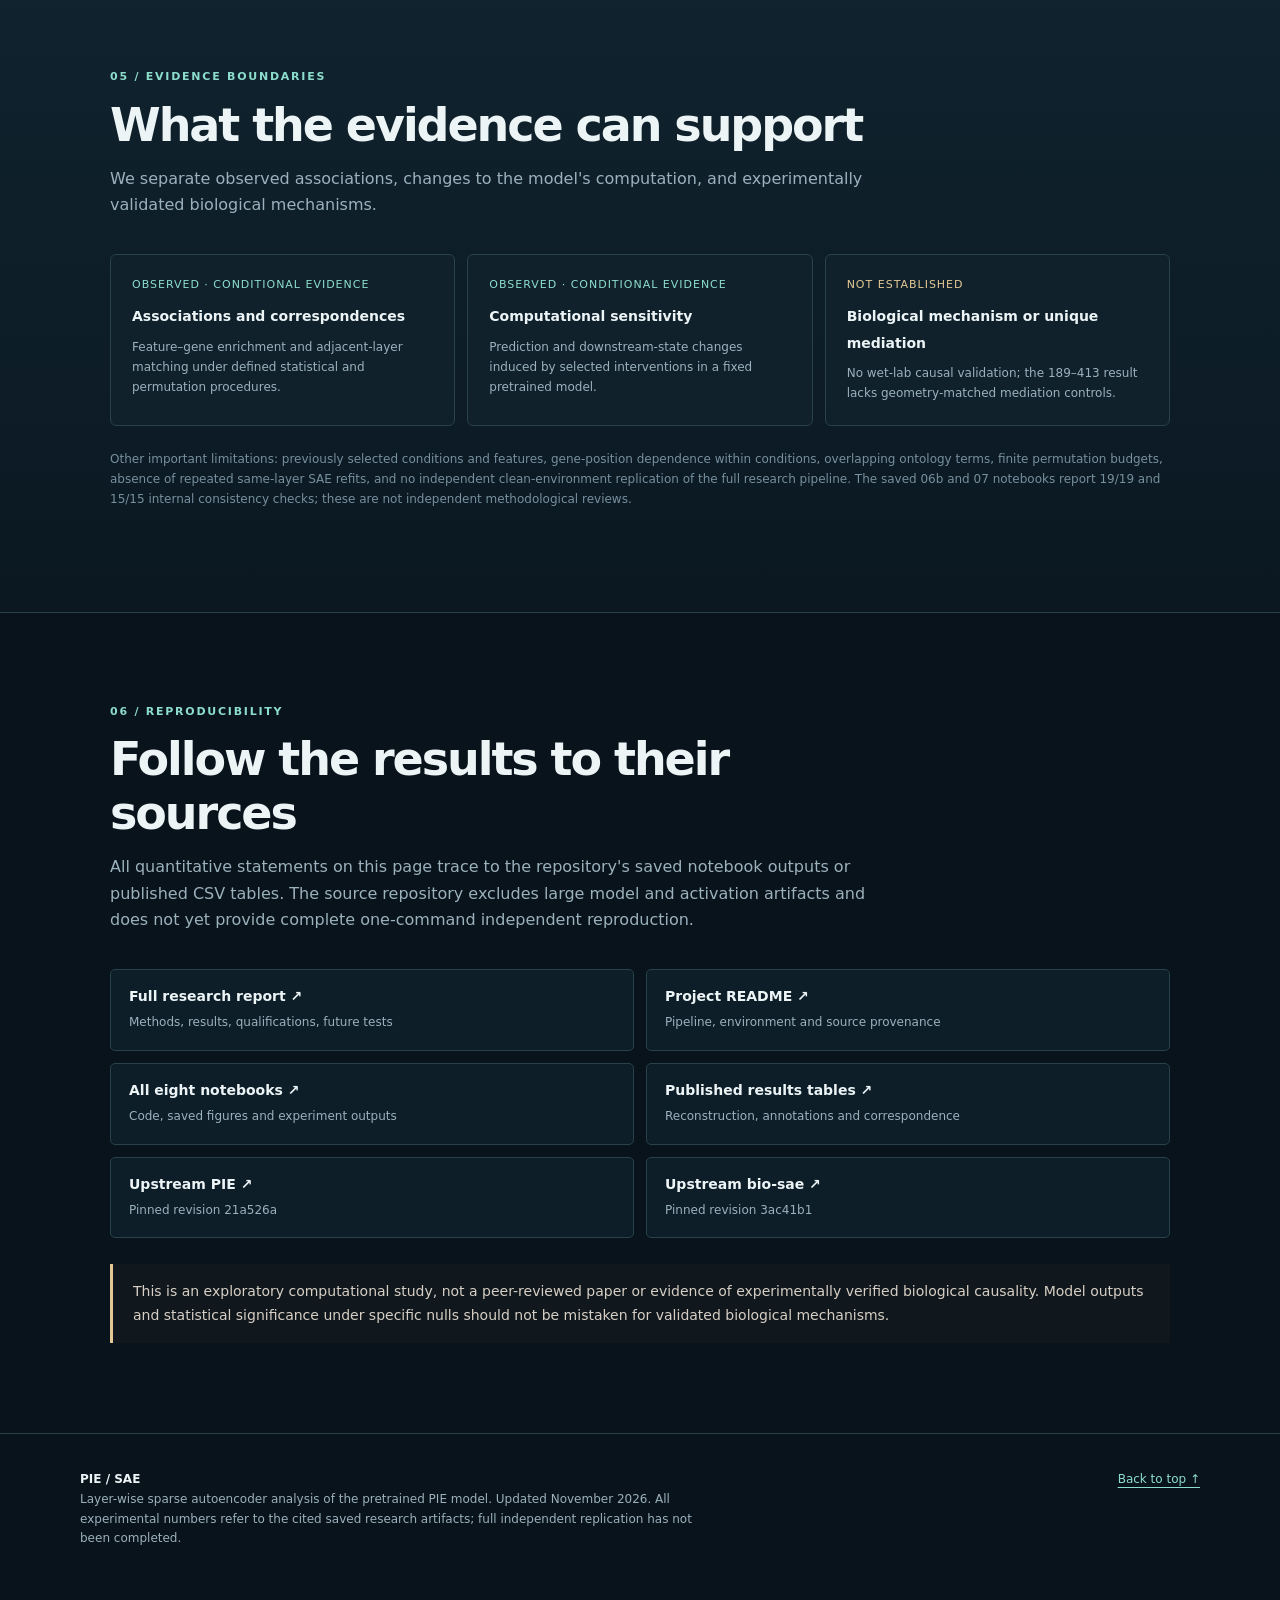
==== commit e3a08a41: "Reconcile static research site statistics with case-normalization audit" ====
--- a/docs/index.html
+++ b/docs/index.html
@@ -131,11 +131,11 @@
     <section class="section section-bleed" id="statistics"><div class="wrap">
       <div class="section-head"><div class="smallcaps">03 / Statistical evidence</div><h2>Associations survive some controls, not every possible test</h2><p>Notebook 06b reconstructs a full decoder feature–term hypothesis family, then uses additional exploratory controls. Large counts of reported associations are not counts of biologically proven mechanisms.</p></div>
       <div class="triad">
-        <div class="stat-card"><div class="value">54,312,960</div><span class="lbl">Feature–term hypotheses</span><p class="desc">12,288 decoder features × 4,420 reconstructed ontology terms.</p></div>
-        <div class="stat-card"><div class="value">73,646</div><span class="lbl">BH-significant associations</span><p class="desc">Across 6,491 features, under the specified hypergeometric model and global BH procedure.</p></div>
+        <div class="stat-card"><div class="value">54,325,248</div><span class="lbl">Corrected feature–term hypotheses</span><p class="desc">12,288 decoder features × 4,421 ontology terms; independent audit, awaiting revised notebook execution.</p></div>
+        <div class="stat-card"><div class="value">73,657</div><span class="lbl">Corrected BH associations</span><p class="desc">Across 6,492 features under global BH, independently recomputed; revised notebook outputs pending.</p></div>
         <div class="stat-card"><div class="value">19 / 98</div><span class="lbl">Exploratory panel features</span><p class="desc">Passing both fixed-panel maxT controls; the panel was partly selected from earlier results.</p></div>
       </div>
-      <p class="note">Provenance limitation: the historical annotation analysis reported 4,422 terms, while the reconstruction recovered 4,420 ontology terms plus one curated TRRUST term. Notebook 06b also documents 337 unexplained historical overlap-based tests. The historical summaries have not been claimed to reproduce exactly. <a href="https://github.com/vs-dx/pie-sae/blob/main/notebooks/06b_full_statistical_validation.ipynb">Inspect the statistical audit ↗</a></p>
+      <p class="note">Annotation reconciliation (21 Nov 2026): the independent audit reproduced the historical 04 family as 4,421 case-normalized ontology terms plus one curated TRRUST TF term (4,422 total). The original 06b numbers were 73,646 associations across 6,491 features; corrected global-BH results are 73,657 across 6,492. The earlier residual of 340 historical explicit tests (previously misreported as 337) falls to zero with corrected gene symbols and TRRUST accounting. Revised 06b notebook outputs still require a local rerun. <a href="https://github.com/vs-dx/pie-sae/blob/main/notebooks/06b_full_statistical_validation.ipynb">Inspect the statistical audit ↗</a></p>
     </div></section>
 
     <section class="section" id="interventions"><div class="wrap">
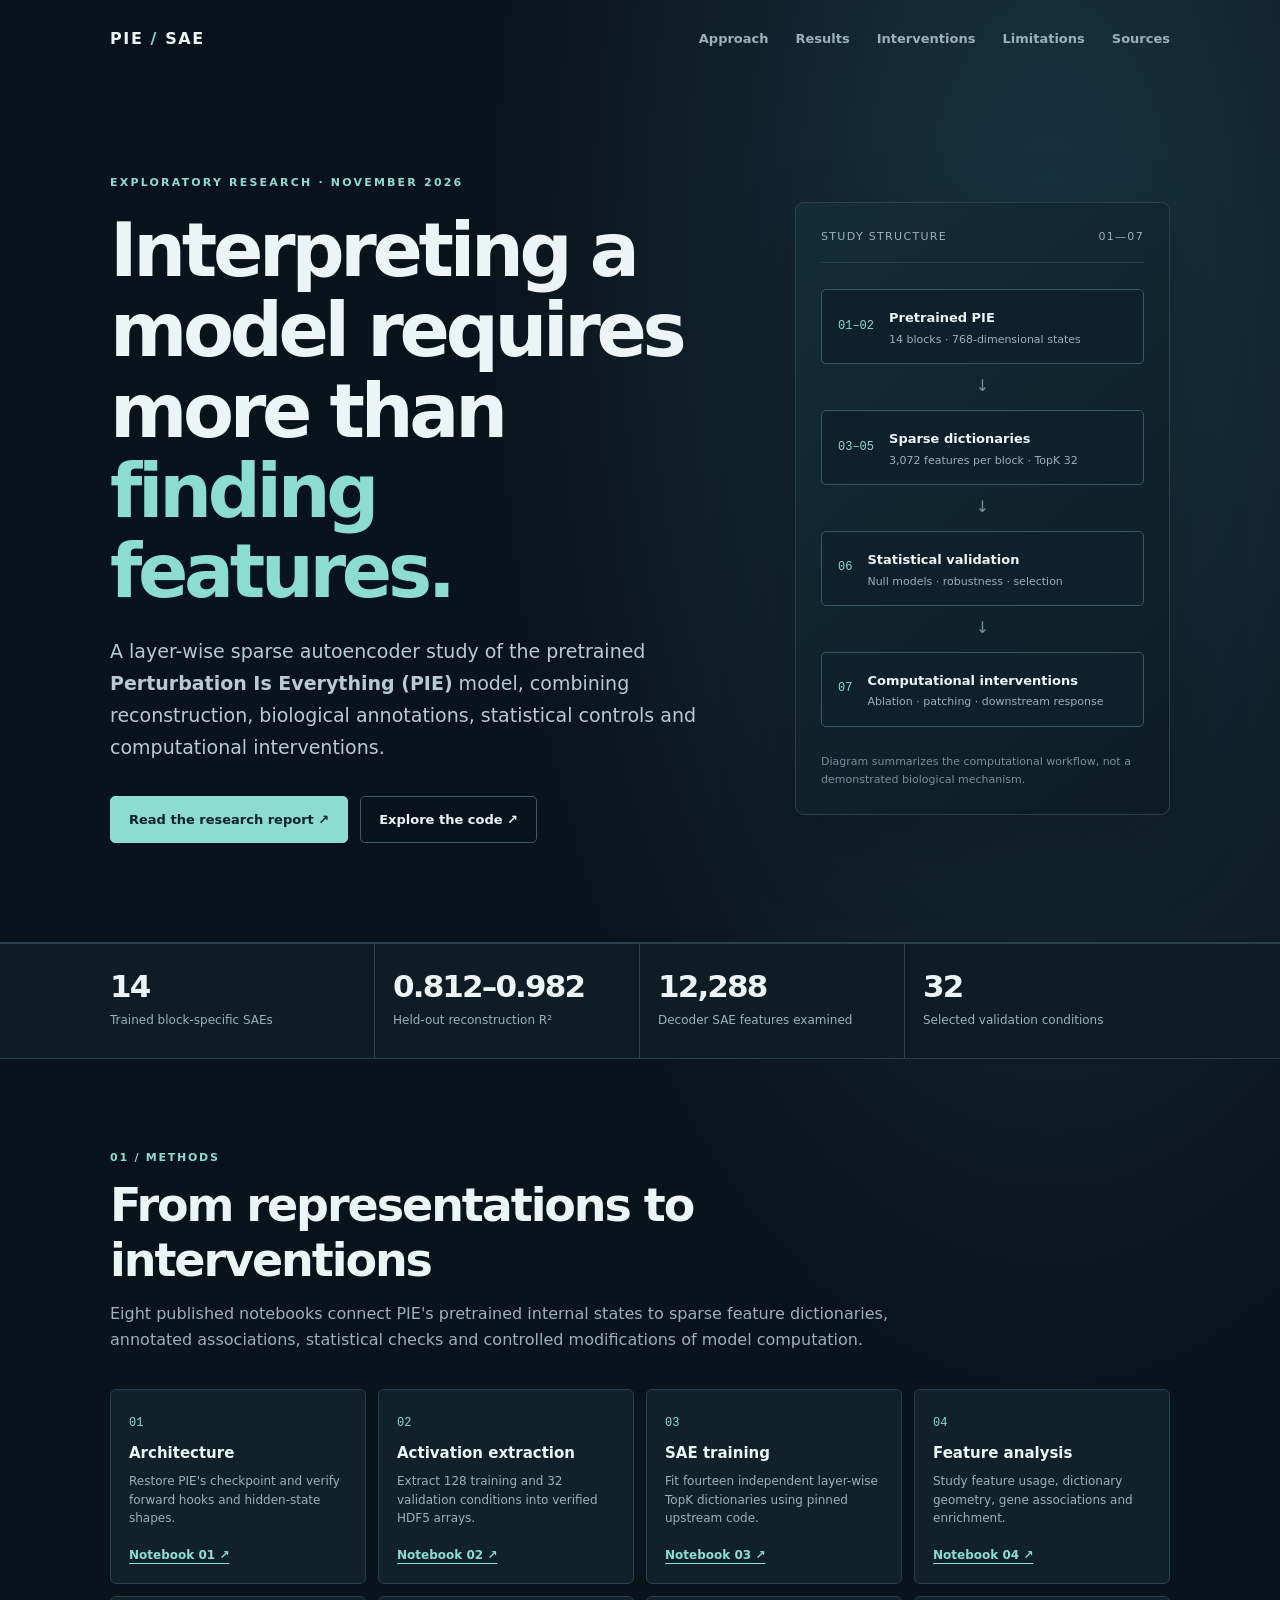
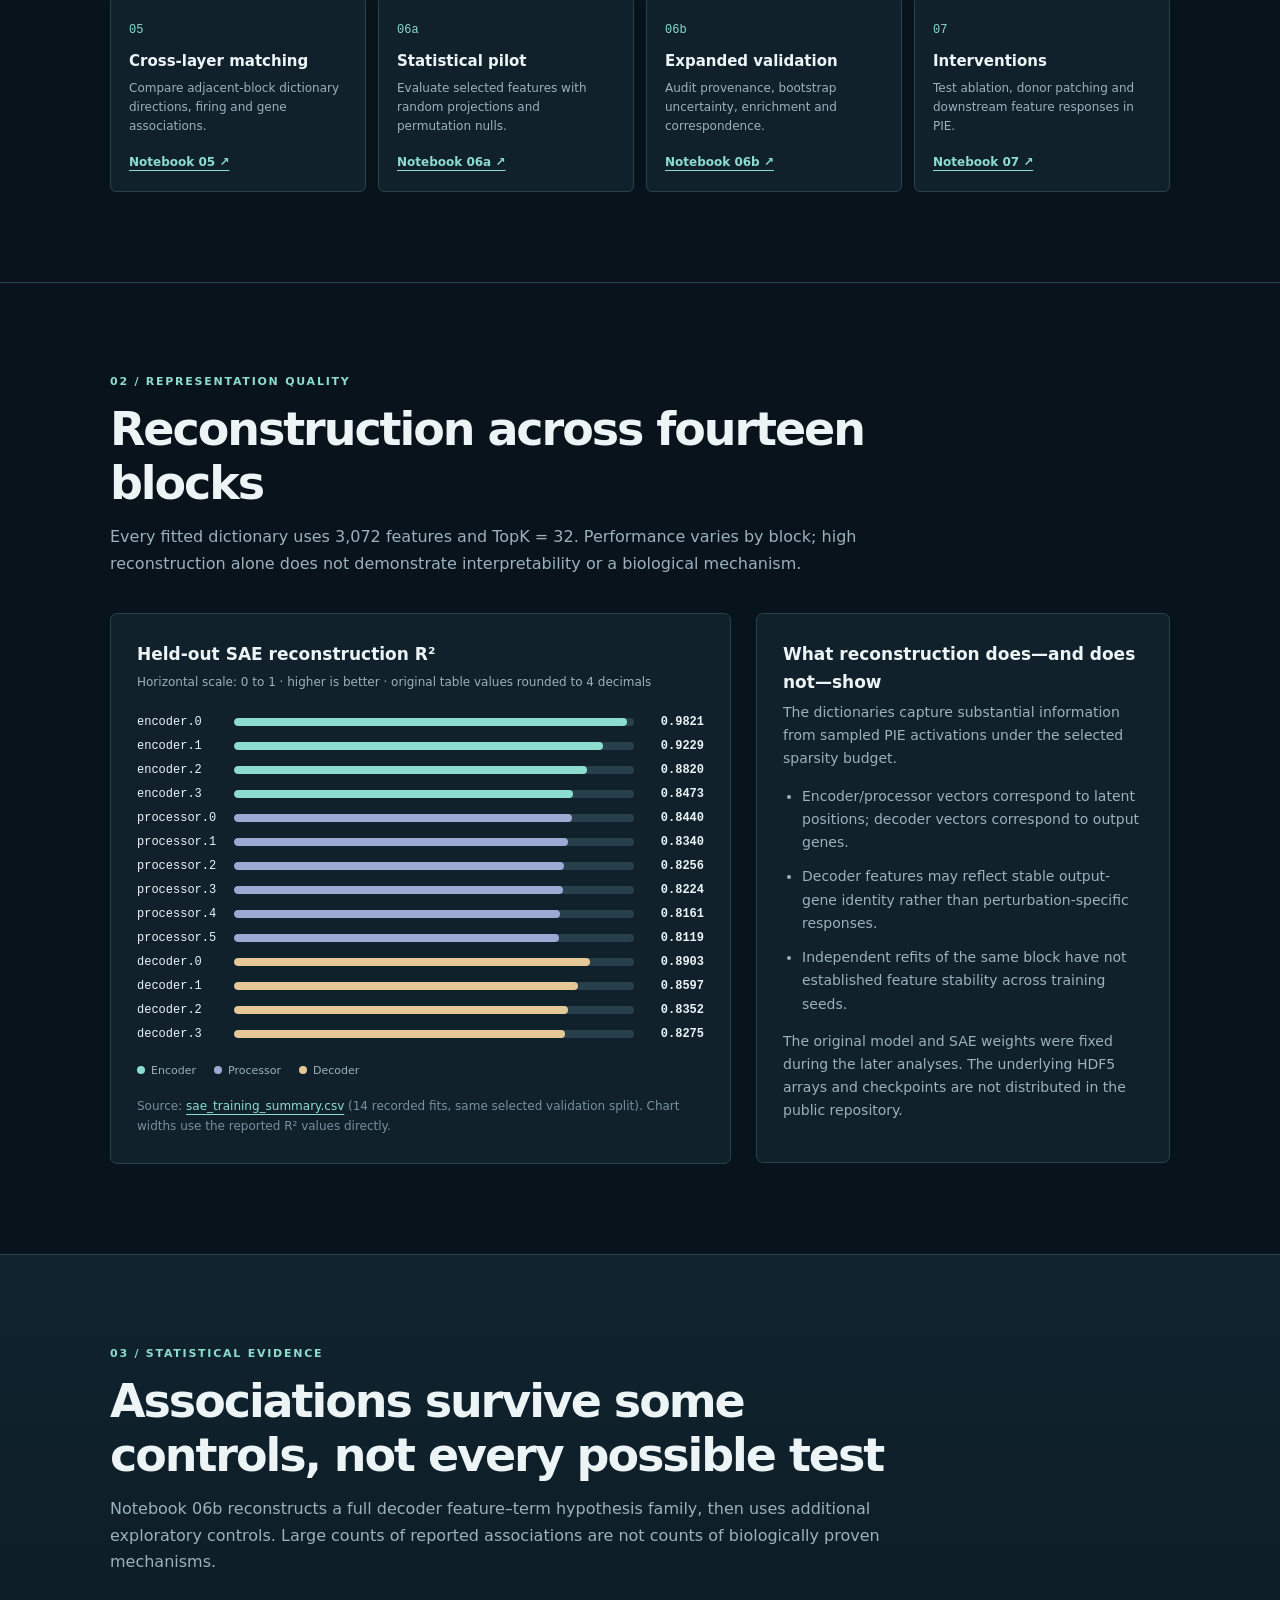
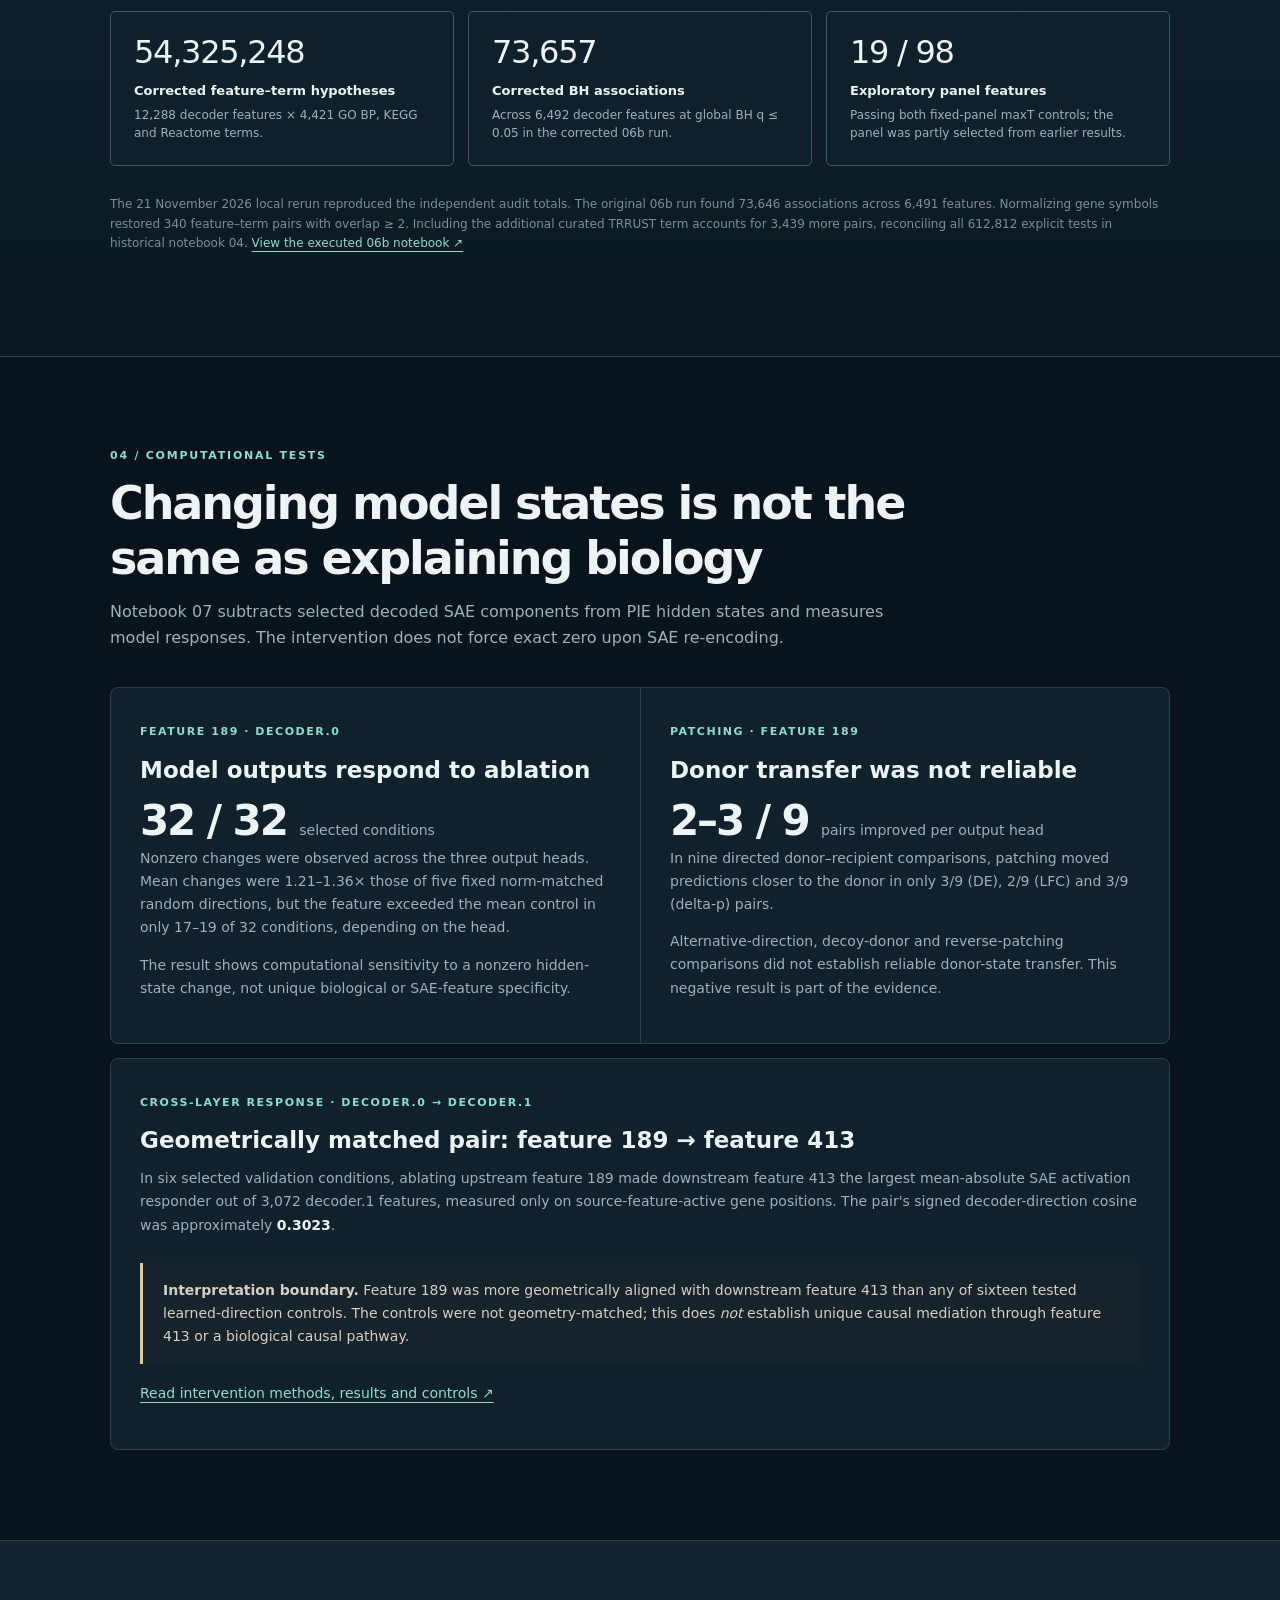
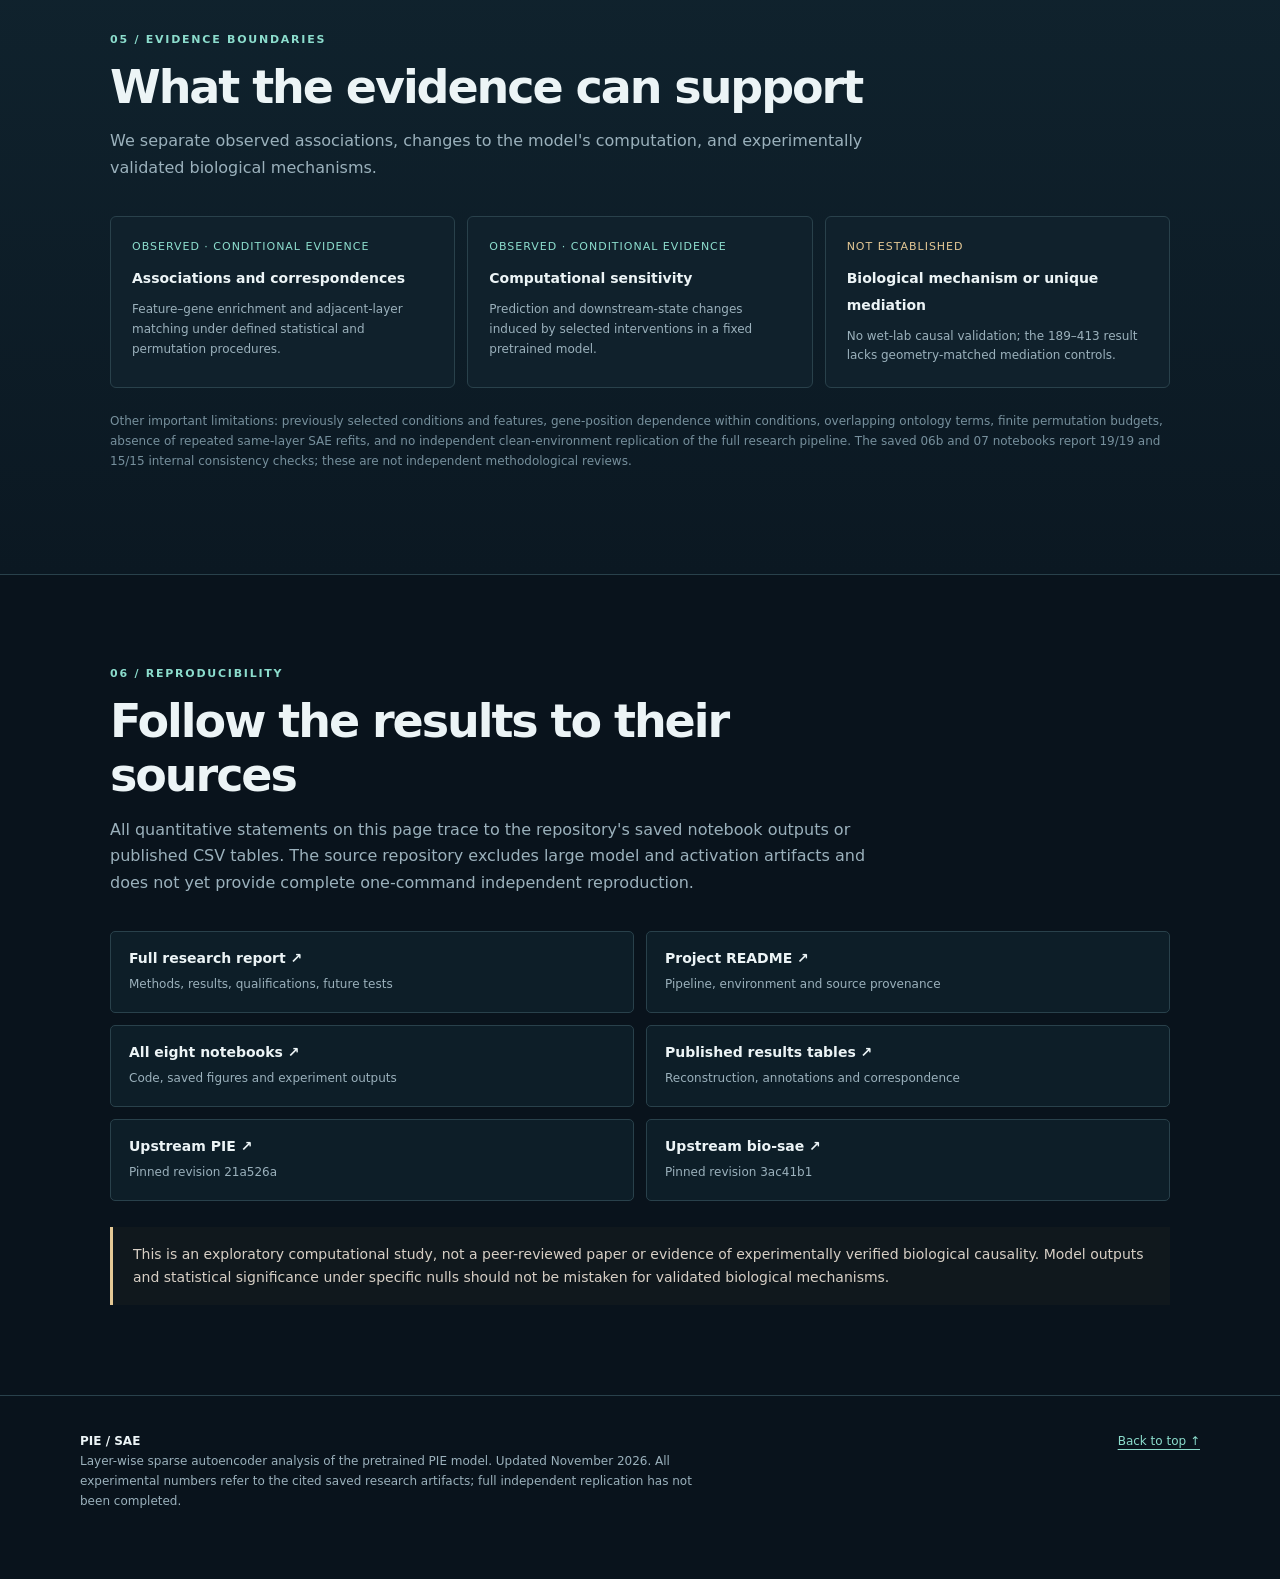
==== commit 9705dc6e: "Document verified local runs of notebooks 06a and 06b" ====
--- a/docs/index.html
+++ b/docs/index.html
@@ -90,8 +90,8 @@
         <article class="pipe"><span class="index">03</span><h3>SAE training</h3><p>Fit fourteen independent layer-wise TopK dictionaries using pinned upstream code.</p><a href="https://github.com/vs-dx/pie-sae/blob/main/notebooks/03_train_layerwise_sae.ipynb">Notebook 03 ↗</a></article>
         <article class="pipe"><span class="index">04</span><h3>Feature analysis</h3><p>Study feature usage, dictionary geometry, gene associations and enrichment.</p><a href="https://github.com/vs-dx/pie-sae/blob/main/notebooks/04_sae_feature_analysis.ipynb">Notebook 04 ↗</a></article>
         <article class="pipe"><span class="index">05</span><h3>Cross-layer matching</h3><p>Compare adjacent-block dictionary directions, firing and gene associations.</p><a href="https://github.com/vs-dx/pie-sae/blob/main/notebooks/05_cross_layer_analysis.ipynb">Notebook 05 ↗</a></article>
-        <article class="pipe"><span class="index">06a</span><h3>Statistical pilot</h3><p>Evaluate selected features with random projections and permutation nulls.</p><a href="https://github.com/vs-dx/pie-sae/blob/main/notebooks/06a_statistical_significance.ipynb">Notebook 06a ↗</a></article>
-        <article class="pipe"><span class="index">06b</span><h3>Expanded validation</h3><p>Audit provenance, bootstrap uncertainty, enrichment and correspondence.</p><a href="https://github.com/vs-dx/pie-sae/blob/main/notebooks/06b_full_statistical_validation.ipynb">Notebook 06b ↗</a></article>
+        <article class="pipe"><span class="index">06a</span><h3>Statistical pilot</h3><p>Evaluate selected features with random projections and permutation nulls.</p><a href="https://github.com/vs-dx/pie-sae/blob/eea71712a62cf2e5b9061fcf132e5b730cc6e52c/notebooks/06a_statistical_significance.ipynb">Notebook 06a ↗</a></article>
+        <article class="pipe"><span class="index">06b</span><h3>Expanded validation</h3><p>Audit provenance, bootstrap uncertainty, enrichment and correspondence.</p><a href="https://github.com/vs-dx/pie-sae/blob/eea71712a62cf2e5b9061fcf132e5b730cc6e52c/notebooks/06b_full_statistical_validation.ipynb">Notebook 06b ↗</a></article>
         <article class="pipe"><span class="index">07</span><h3>Interventions</h3><p>Test ablation, donor patching and downstream feature responses in PIE.</p><a href="https://github.com/vs-dx/pie-sae/blob/main/notebooks/07_causal_validation.ipynb">Notebook 07 ↗</a></article>
       </div>
     </div></section>
@@ -131,11 +131,11 @@
     <section class="section section-bleed" id="statistics"><div class="wrap">
       <div class="section-head"><div class="smallcaps">03 / Statistical evidence</div><h2>Associations survive some controls, not every possible test</h2><p>Notebook 06b reconstructs a full decoder feature–term hypothesis family, then uses additional exploratory controls. Large counts of reported associations are not counts of biologically proven mechanisms.</p></div>
       <div class="triad">
-        <div class="stat-card"><div class="value">54,325,248</div><span class="lbl">Corrected feature–term hypotheses</span><p class="desc">12,288 decoder features × 4,421 ontology terms; independent audit, awaiting revised notebook execution.</p></div>
-        <div class="stat-card"><div class="value">73,657</div><span class="lbl">Corrected BH associations</span><p class="desc">Across 6,492 features under global BH, independently recomputed; revised notebook outputs pending.</p></div>
+        <div class="stat-card"><div class="value">54,325,248</div><span class="lbl">Corrected feature–term hypotheses</span><p class="desc">12,288 decoder features × 4,421 GO BP, KEGG and Reactome terms.</p></div>
+        <div class="stat-card"><div class="value">73,657</div><span class="lbl">Corrected BH associations</span><p class="desc">Across 6,492 decoder features at global BH q ≤ 0.05 in the corrected 06b run.</p></div>
         <div class="stat-card"><div class="value">19 / 98</div><span class="lbl">Exploratory panel features</span><p class="desc">Passing both fixed-panel maxT controls; the panel was partly selected from earlier results.</p></div>
       </div>
-      <p class="note">Annotation reconciliation (21 Nov 2026): the independent audit reproduced the historical 04 family as 4,421 case-normalized ontology terms plus one curated TRRUST TF term (4,422 total). The original 06b numbers were 73,646 associations across 6,491 features; corrected global-BH results are 73,657 across 6,492. The earlier residual of 340 historical explicit tests (previously misreported as 337) falls to zero with corrected gene symbols and TRRUST accounting. Revised 06b notebook outputs still require a local rerun. <a href="https://github.com/vs-dx/pie-sae/blob/main/notebooks/06b_full_statistical_validation.ipynb">Inspect the statistical audit ↗</a></p>
+      <p class="note">The 21 November 2026 local rerun reproduced the independent audit totals. The original 06b run found 73,646 associations across 6,491 features. Normalizing gene symbols restored 340 feature–term pairs with overlap ≥ 2. Including the additional curated TRRUST term accounts for 3,439 more pairs, reconciling all 612,812 explicit tests in historical notebook 04. <a href="https://github.com/vs-dx/pie-sae/blob/eea71712a62cf2e5b9061fcf132e5b730cc6e52c/notebooks/06b_full_statistical_validation.ipynb">View the executed 06b notebook ↗</a></p>
     </div></section>
 
     <section class="section" id="interventions"><div class="wrap">
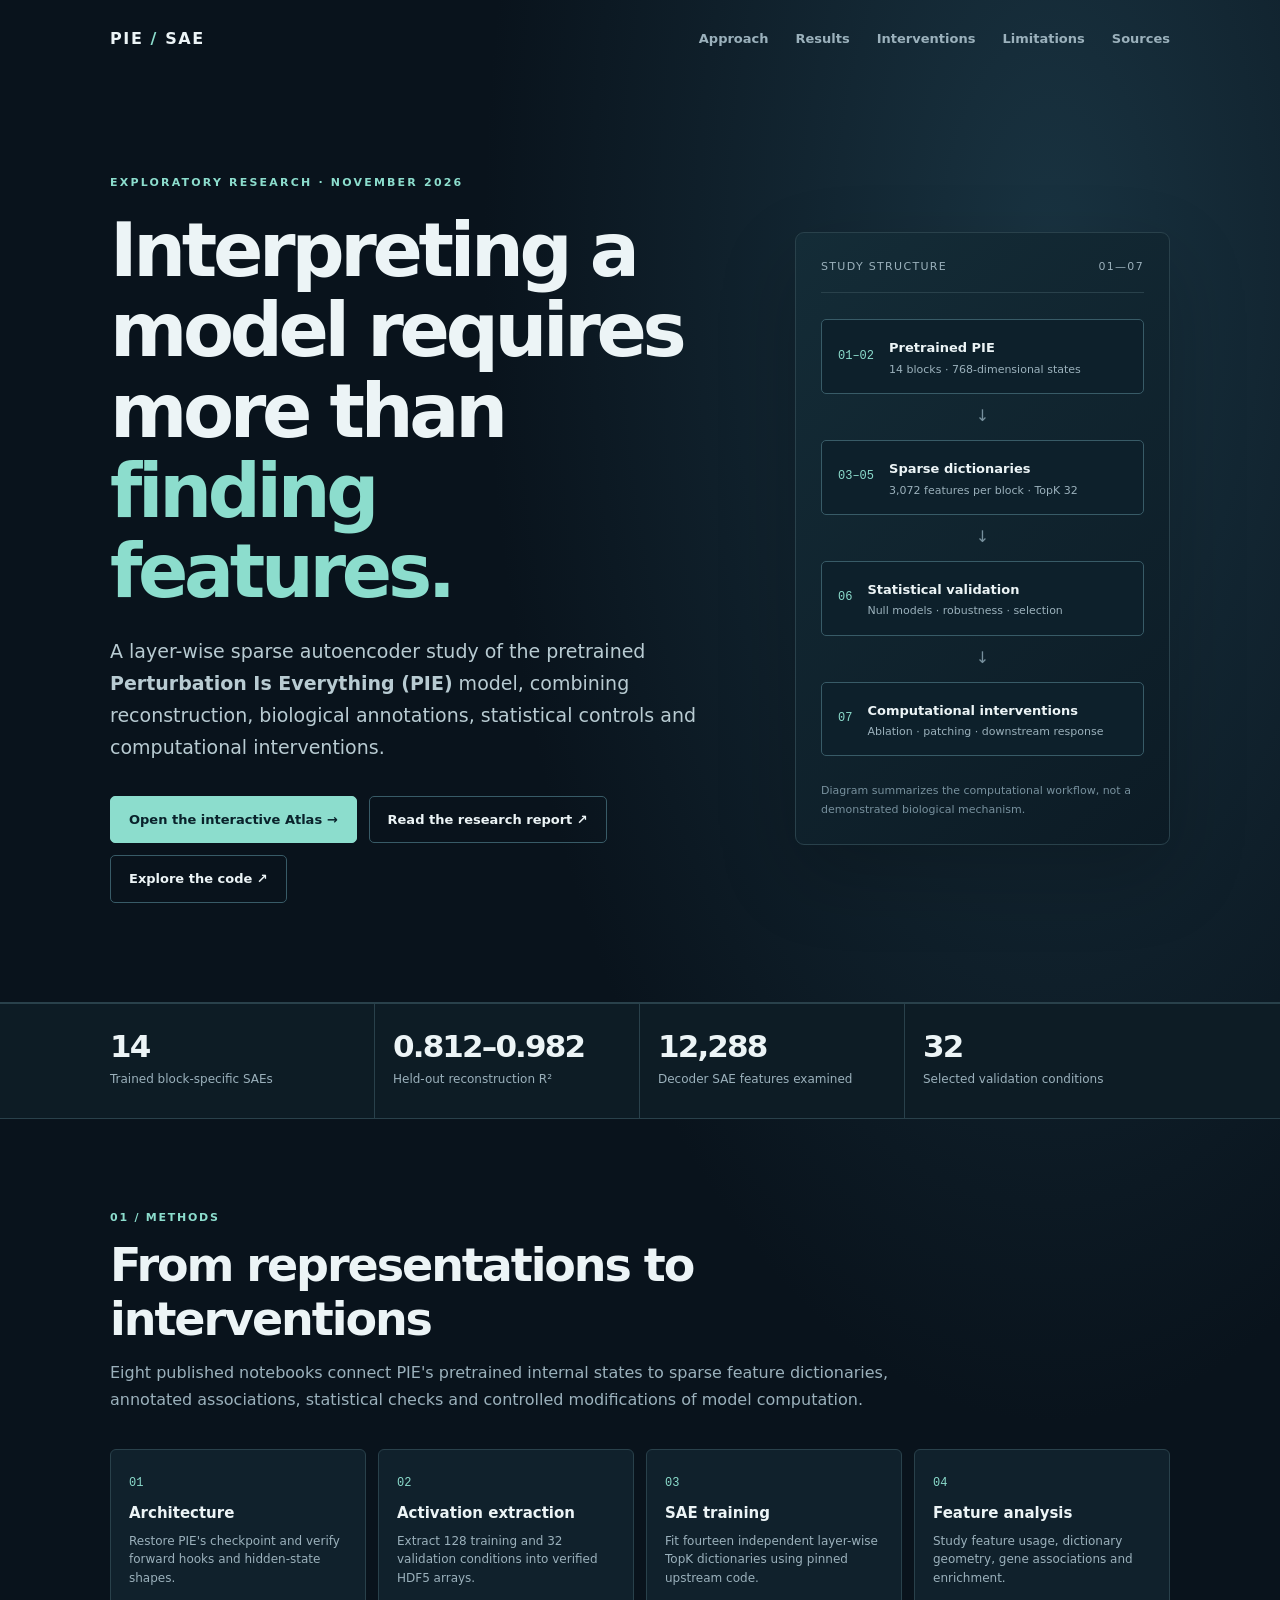
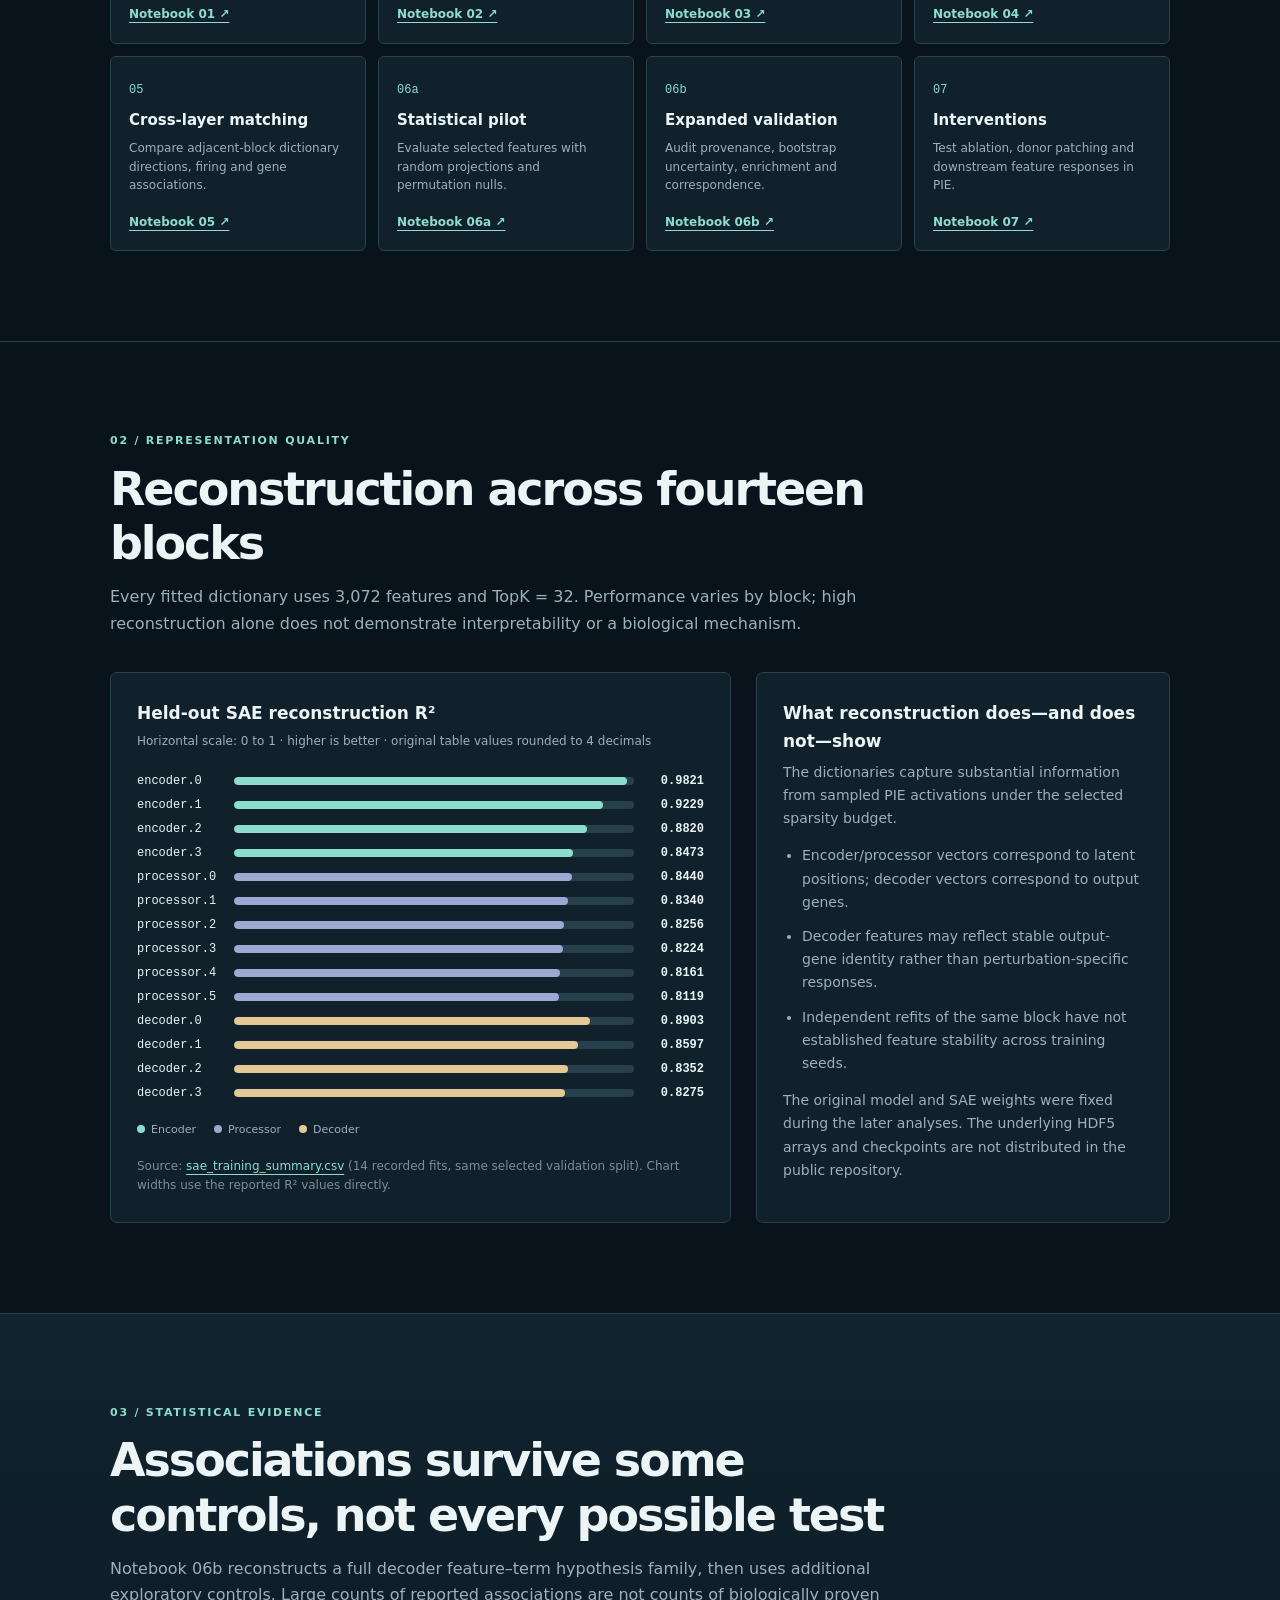
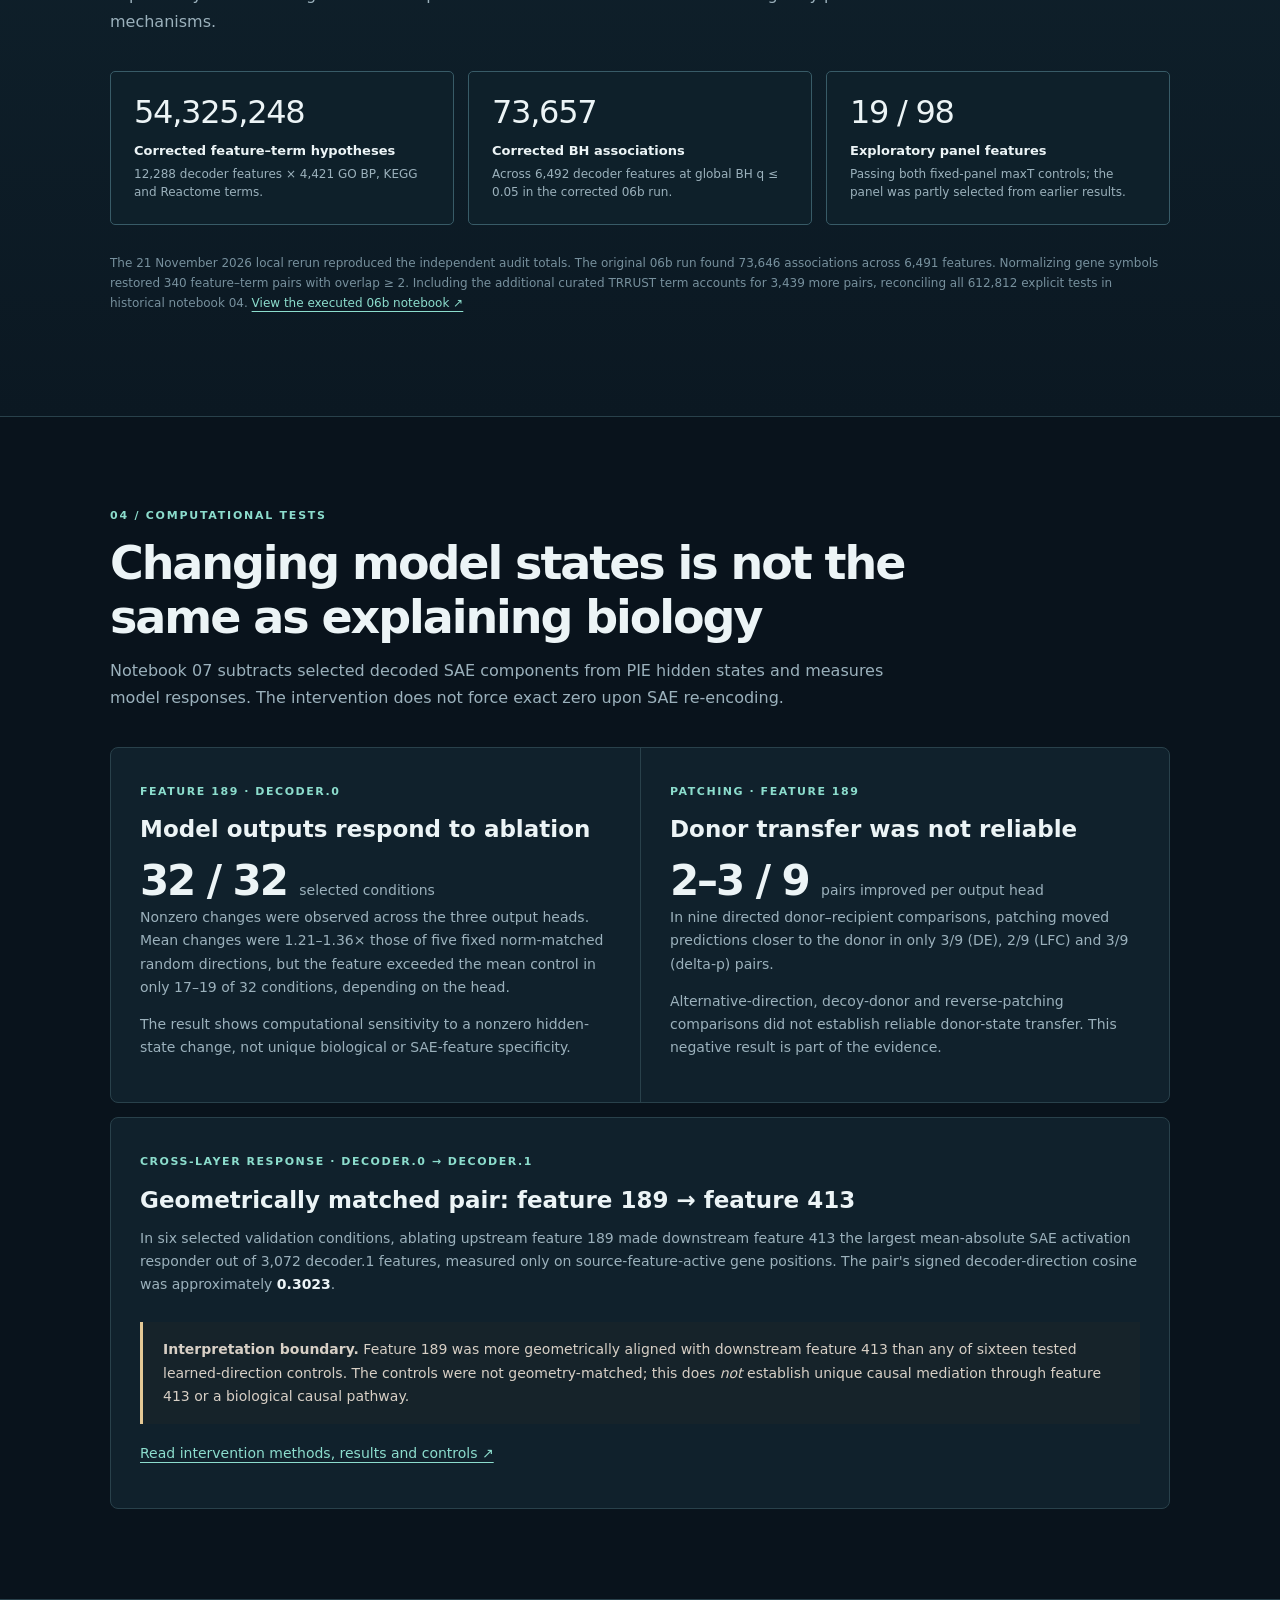
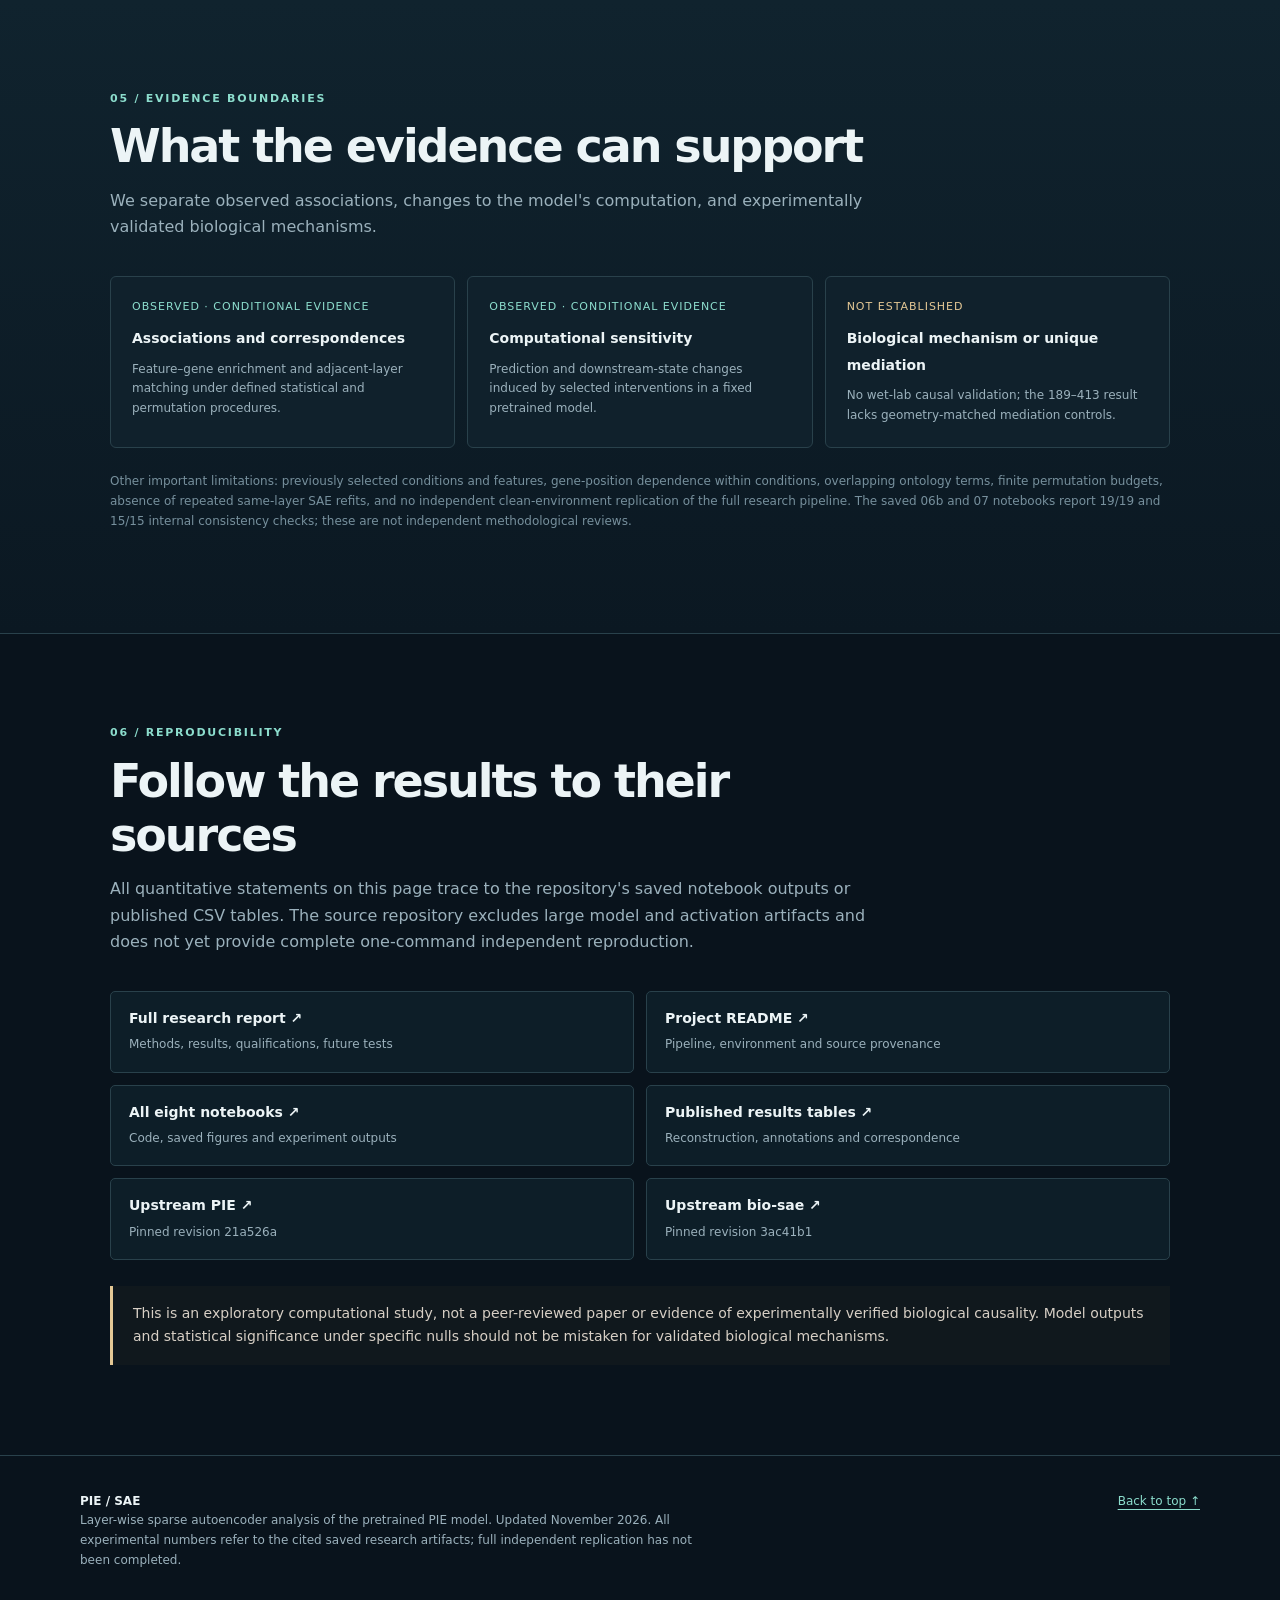
==== commit 7cd89c49: "Publish interactive PIE-SAE Atlas and audit coverage of the reference pipeline" ====
--- a/docs/index.html
+++ b/docs/index.html
@@ -51,7 +51,8 @@
           <h1>Interpreting a model requires more than <span>finding features.</span></h1>
           <p class="lead">A layer-wise sparse autoencoder study of the pretrained <strong>Perturbation Is Everything (PIE)</strong> model, combining reconstruction, biological annotations, statistical controls and computational interventions.</p>
           <div class="buttonline">
-            <a class="action main" href="https://github.com/vs-dx/pie-sae/blob/main/reports/Research_Report.md">Read the research report ↗</a>
+            <a class="action main" href="./atlas/">Open the interactive Atlas →</a>
+            <a class="action" href="https://github.com/vs-dx/pie-sae/blob/main/reports/Research_Report.md">Read the research report ↗</a>
             <a class="action" href="https://github.com/vs-dx/pie-sae">Explore the code ↗</a>
           </div>
         </div>
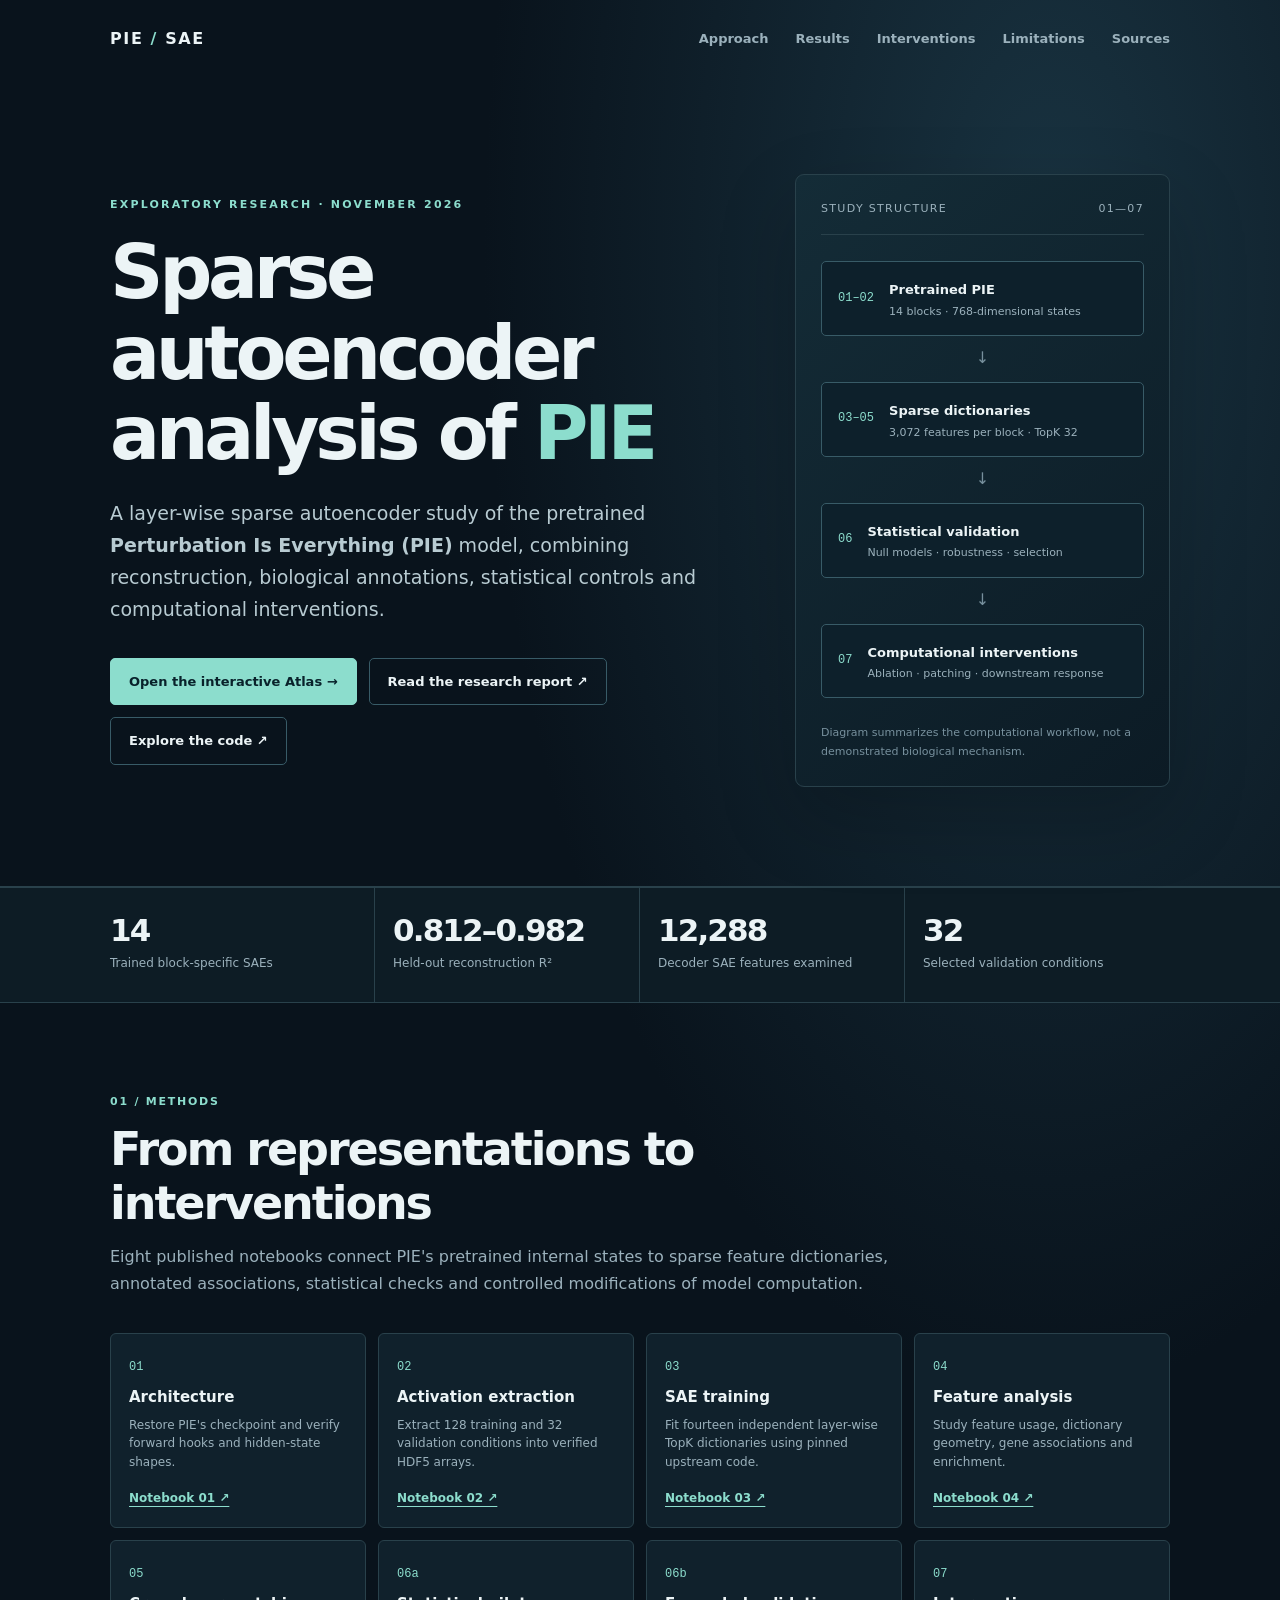
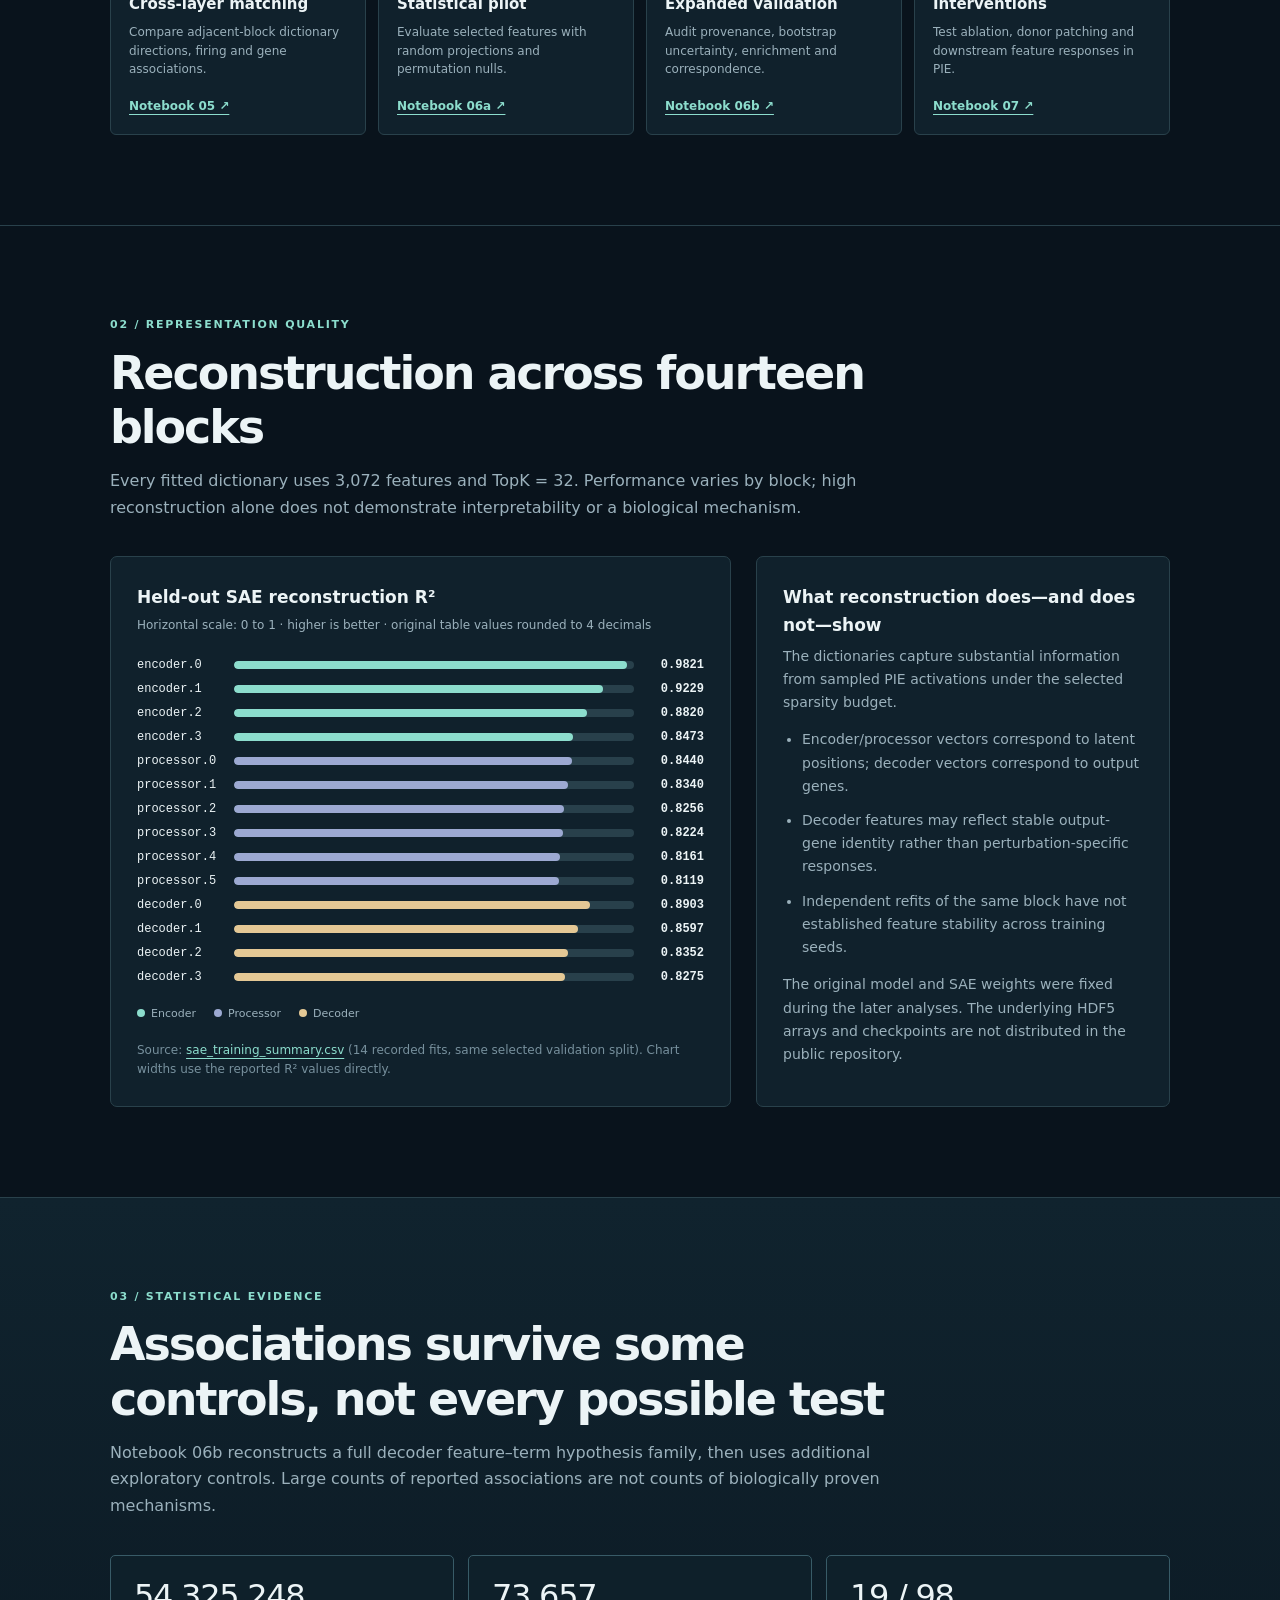
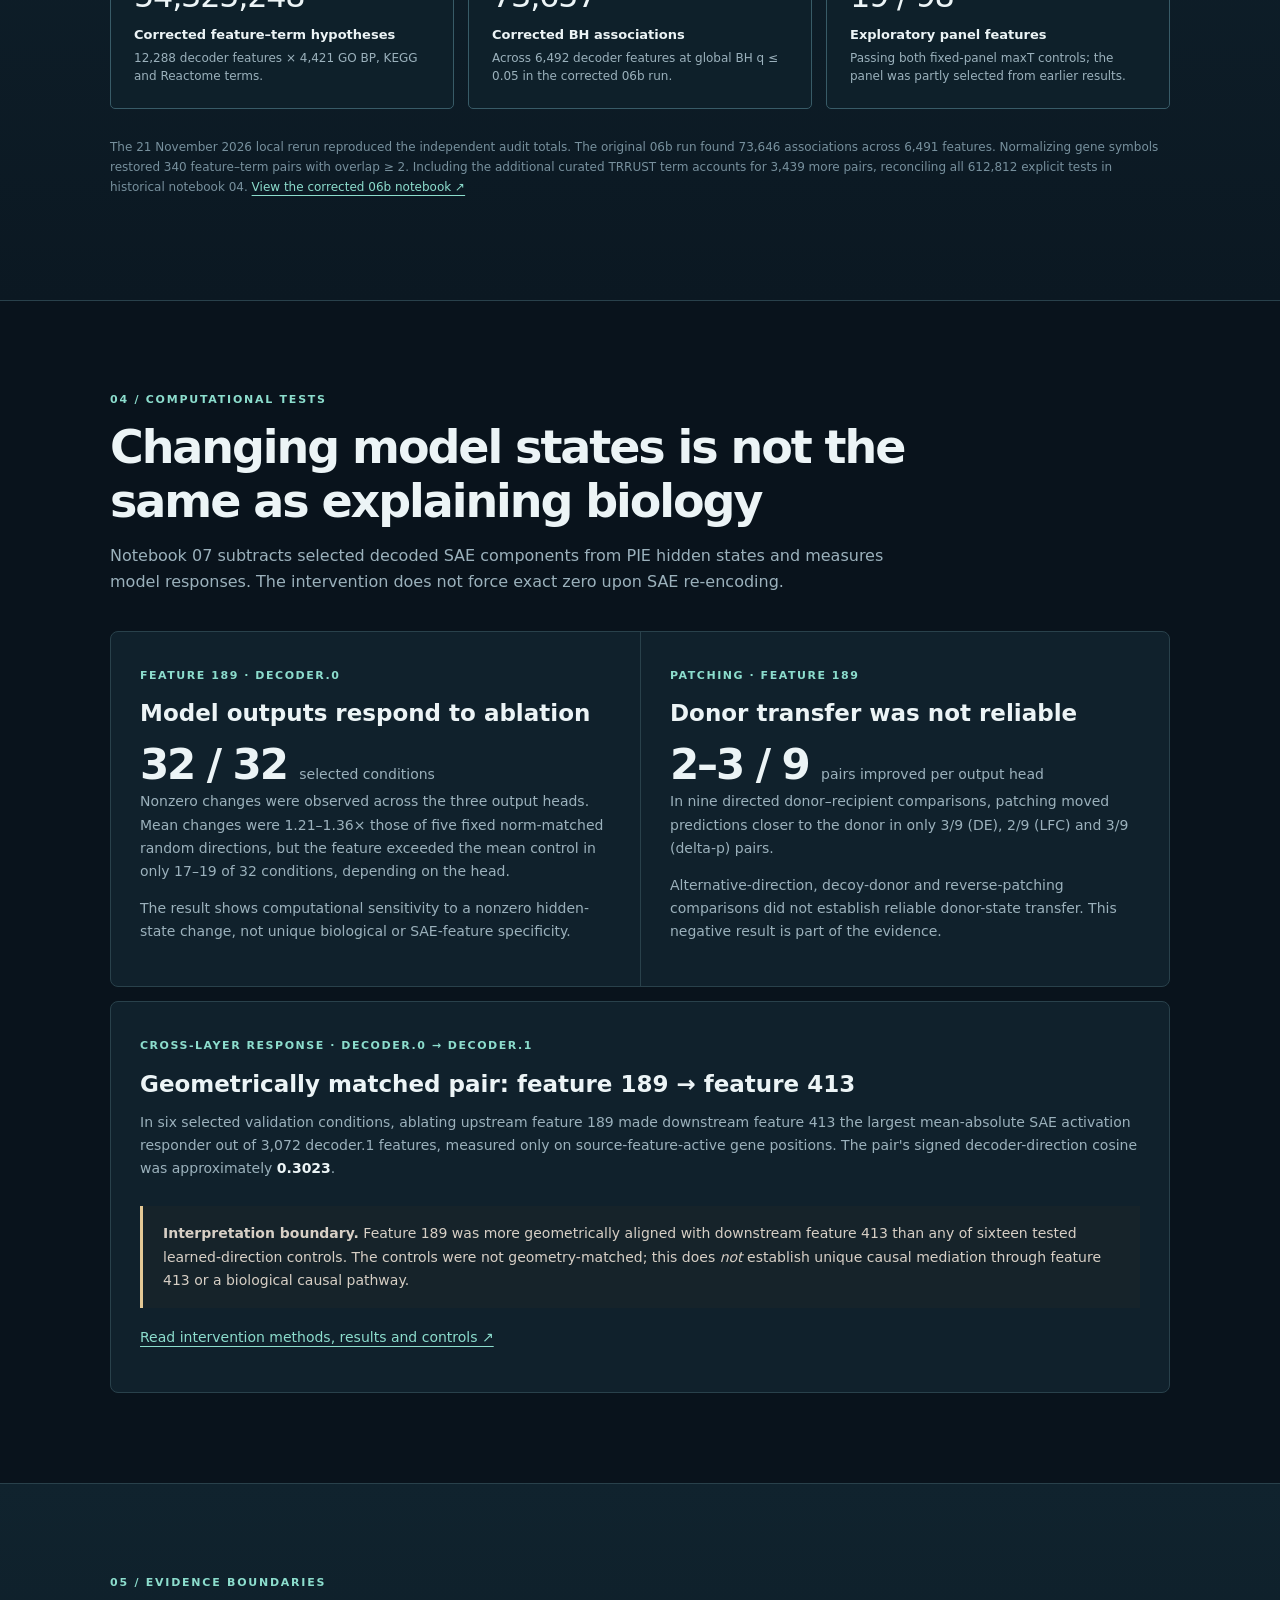
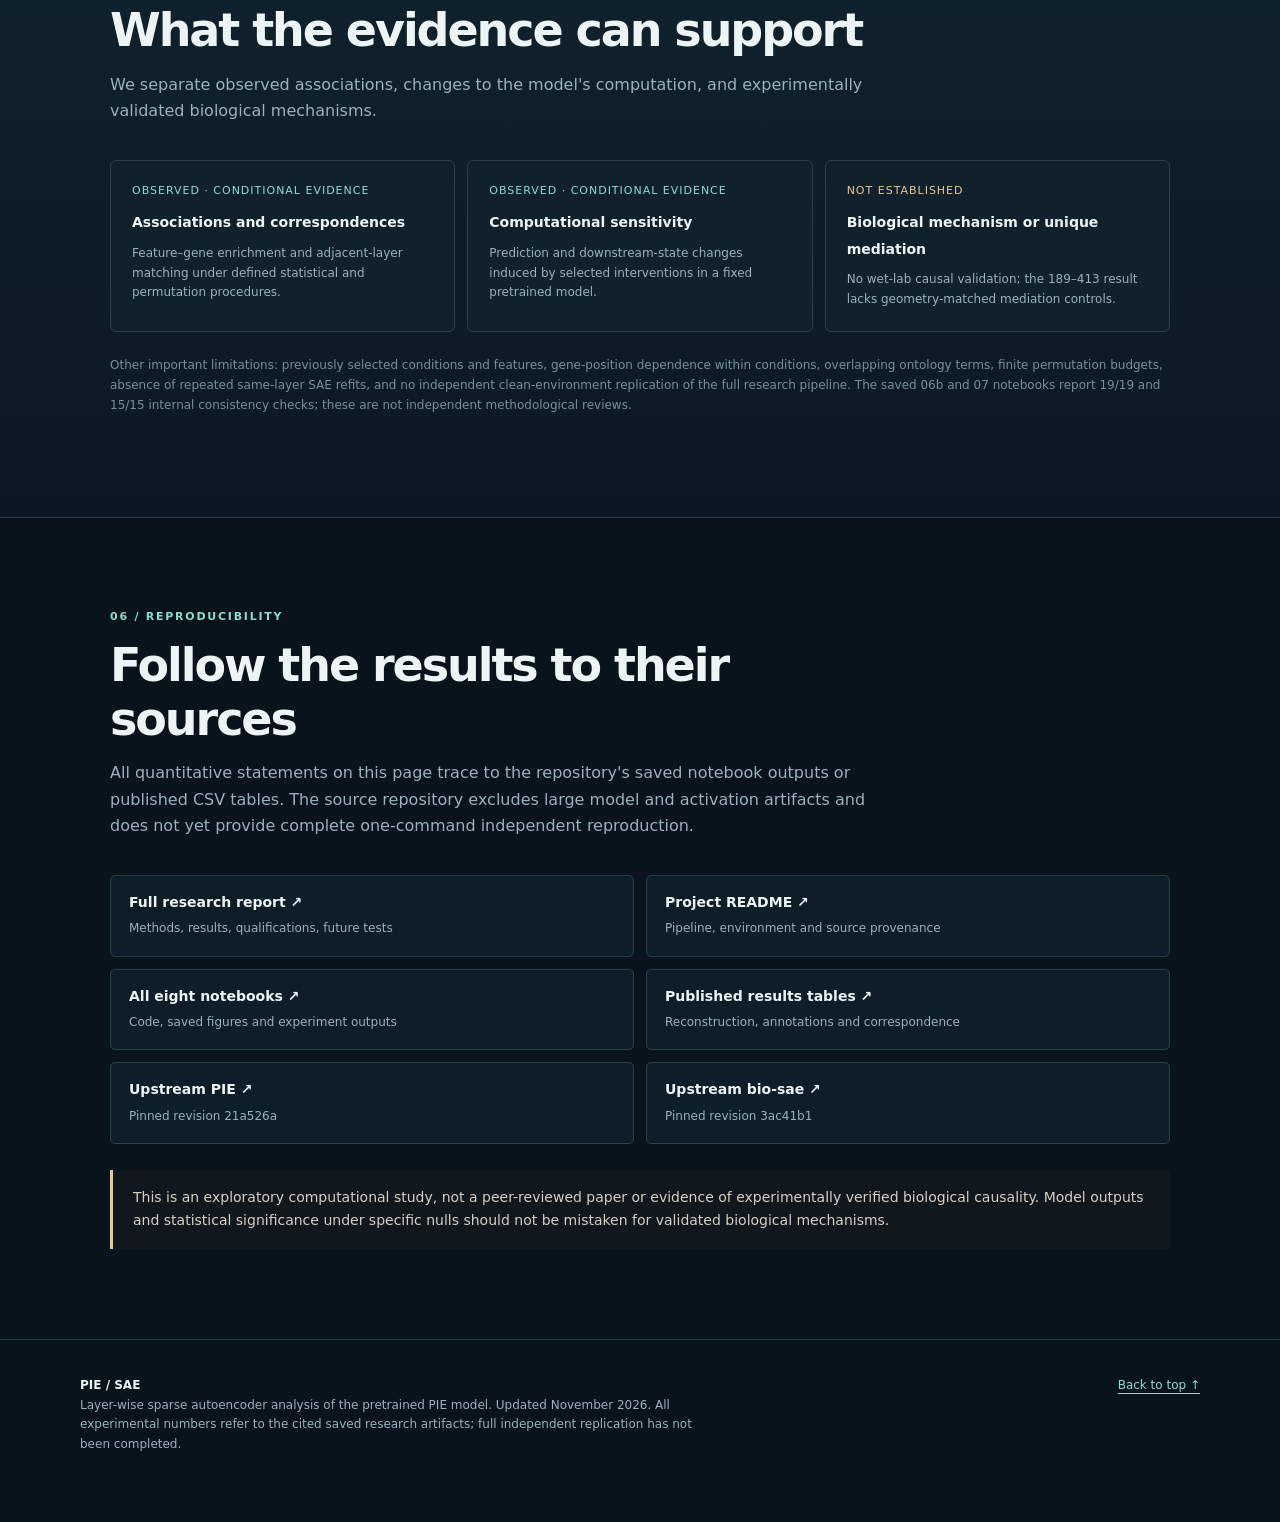
==== commit f5c699a7: "Refresh Atlas navigation and trim notebook status output" ====
--- a/docs/index.html
+++ b/docs/index.html
@@ -48,7 +48,7 @@
       <div class="hero">
         <div>
           <div class="eyebrow">Exploratory research · November 2026</div>
-          <h1>Interpreting a model requires more than <span>finding features.</span></h1>
+          <h1>Sparse autoencoder analysis of <span>PIE</span></h1>
           <p class="lead">A layer-wise sparse autoencoder study of the pretrained <strong>Perturbation Is Everything (PIE)</strong> model, combining reconstruction, biological annotations, statistical controls and computational interventions.</p>
           <div class="buttonline">
             <a class="action main" href="./atlas/">Open the interactive Atlas →</a>
@@ -91,8 +91,8 @@
         <article class="pipe"><span class="index">03</span><h3>SAE training</h3><p>Fit fourteen independent layer-wise TopK dictionaries using pinned upstream code.</p><a href="https://github.com/vs-dx/pie-sae/blob/main/notebooks/03_train_layerwise_sae.ipynb">Notebook 03 ↗</a></article>
         <article class="pipe"><span class="index">04</span><h3>Feature analysis</h3><p>Study feature usage, dictionary geometry, gene associations and enrichment.</p><a href="https://github.com/vs-dx/pie-sae/blob/main/notebooks/04_sae_feature_analysis.ipynb">Notebook 04 ↗</a></article>
         <article class="pipe"><span class="index">05</span><h3>Cross-layer matching</h3><p>Compare adjacent-block dictionary directions, firing and gene associations.</p><a href="https://github.com/vs-dx/pie-sae/blob/main/notebooks/05_cross_layer_analysis.ipynb">Notebook 05 ↗</a></article>
-        <article class="pipe"><span class="index">06a</span><h3>Statistical pilot</h3><p>Evaluate selected features with random projections and permutation nulls.</p><a href="https://github.com/vs-dx/pie-sae/blob/eea71712a62cf2e5b9061fcf132e5b730cc6e52c/notebooks/06a_statistical_significance.ipynb">Notebook 06a ↗</a></article>
-        <article class="pipe"><span class="index">06b</span><h3>Expanded validation</h3><p>Audit provenance, bootstrap uncertainty, enrichment and correspondence.</p><a href="https://github.com/vs-dx/pie-sae/blob/eea71712a62cf2e5b9061fcf132e5b730cc6e52c/notebooks/06b_full_statistical_validation.ipynb">Notebook 06b ↗</a></article>
+        <article class="pipe"><span class="index">06a</span><h3>Statistical pilot</h3><p>Evaluate selected features with random projections and permutation nulls.</p><a href="https://github.com/vs-dx/pie-sae/blob/main/notebooks/06a_statistical_significance.ipynb">Notebook 06a ↗</a></article>
+        <article class="pipe"><span class="index">06b</span><h3>Expanded validation</h3><p>Audit provenance, bootstrap uncertainty, enrichment and correspondence.</p><a href="https://github.com/vs-dx/pie-sae/blob/main/notebooks/06b_full_statistical_validation.ipynb">Notebook 06b ↗</a></article>
         <article class="pipe"><span class="index">07</span><h3>Interventions</h3><p>Test ablation, donor patching and downstream feature responses in PIE.</p><a href="https://github.com/vs-dx/pie-sae/blob/main/notebooks/07_causal_validation.ipynb">Notebook 07 ↗</a></article>
       </div>
     </div></section>
@@ -136,7 +136,7 @@
         <div class="stat-card"><div class="value">73,657</div><span class="lbl">Corrected BH associations</span><p class="desc">Across 6,492 decoder features at global BH q ≤ 0.05 in the corrected 06b run.</p></div>
         <div class="stat-card"><div class="value">19 / 98</div><span class="lbl">Exploratory panel features</span><p class="desc">Passing both fixed-panel maxT controls; the panel was partly selected from earlier results.</p></div>
       </div>
-      <p class="note">The 21 November 2026 local rerun reproduced the independent audit totals. The original 06b run found 73,646 associations across 6,491 features. Normalizing gene symbols restored 340 feature–term pairs with overlap ≥ 2. Including the additional curated TRRUST term accounts for 3,439 more pairs, reconciling all 612,812 explicit tests in historical notebook 04. <a href="https://github.com/vs-dx/pie-sae/blob/eea71712a62cf2e5b9061fcf132e5b730cc6e52c/notebooks/06b_full_statistical_validation.ipynb">View the executed 06b notebook ↗</a></p>
+      <p class="note">The 21 November 2026 local rerun reproduced the independent audit totals. The original 06b run found 73,646 associations across 6,491 features. Normalizing gene symbols restored 340 feature–term pairs with overlap ≥ 2. Including the additional curated TRRUST term accounts for 3,439 more pairs, reconciling all 612,812 explicit tests in historical notebook 04. <a href="https://github.com/vs-dx/pie-sae/blob/main/notebooks/06b_full_statistical_validation.ipynb">View the corrected 06b notebook ↗</a></p>
     </div></section>
 
     <section class="section" id="interventions"><div class="wrap">
@@ -185,8 +185,8 @@
         <a href="https://github.com/vs-dx/pie-sae/blob/main/README.md"><b>Project README ↗</b><small>Pipeline, environment and source provenance</small></a>
         <a href="https://github.com/vs-dx/pie-sae/tree/main/notebooks"><b>All eight notebooks ↗</b><small>Code, saved figures and experiment outputs</small></a>
         <a href="https://github.com/vs-dx/pie-sae/tree/main/reports/tables"><b>Published results tables ↗</b><small>Reconstruction, annotations and correspondence</small></a>
-        <a href="https://github.com/ArcInstitute/pie"><b>Upstream PIE ↗</b><small>Pinned revision 21a526a</small></a>
-        <a href="https://github.com/Biodyn-AI/bio-sae"><b>Upstream bio-sae ↗</b><small>Pinned revision 3ac41b1</small></a>
+        <a href="https://github.com/ArcInstitute/pie/tree/21a526add9ff3a81b4f962d9b16bbae570052c63"><b>Upstream PIE ↗</b><small>Pinned revision 21a526a</small></a>
+        <a href="https://github.com/Biodyn-AI/bio-sae/tree/3ac41b1e7725c224dc1225a3311e8802eb96da85"><b>Upstream bio-sae ↗</b><small>Pinned revision 3ac41b1</small></a>
       </div>
       <div class="caution">This is an exploratory computational study, not a peer-reviewed paper or evidence of experimentally verified biological causality. Model outputs and statistical significance under specific nulls should not be mistaken for validated biological mechanisms.</div>
     </div></section>
